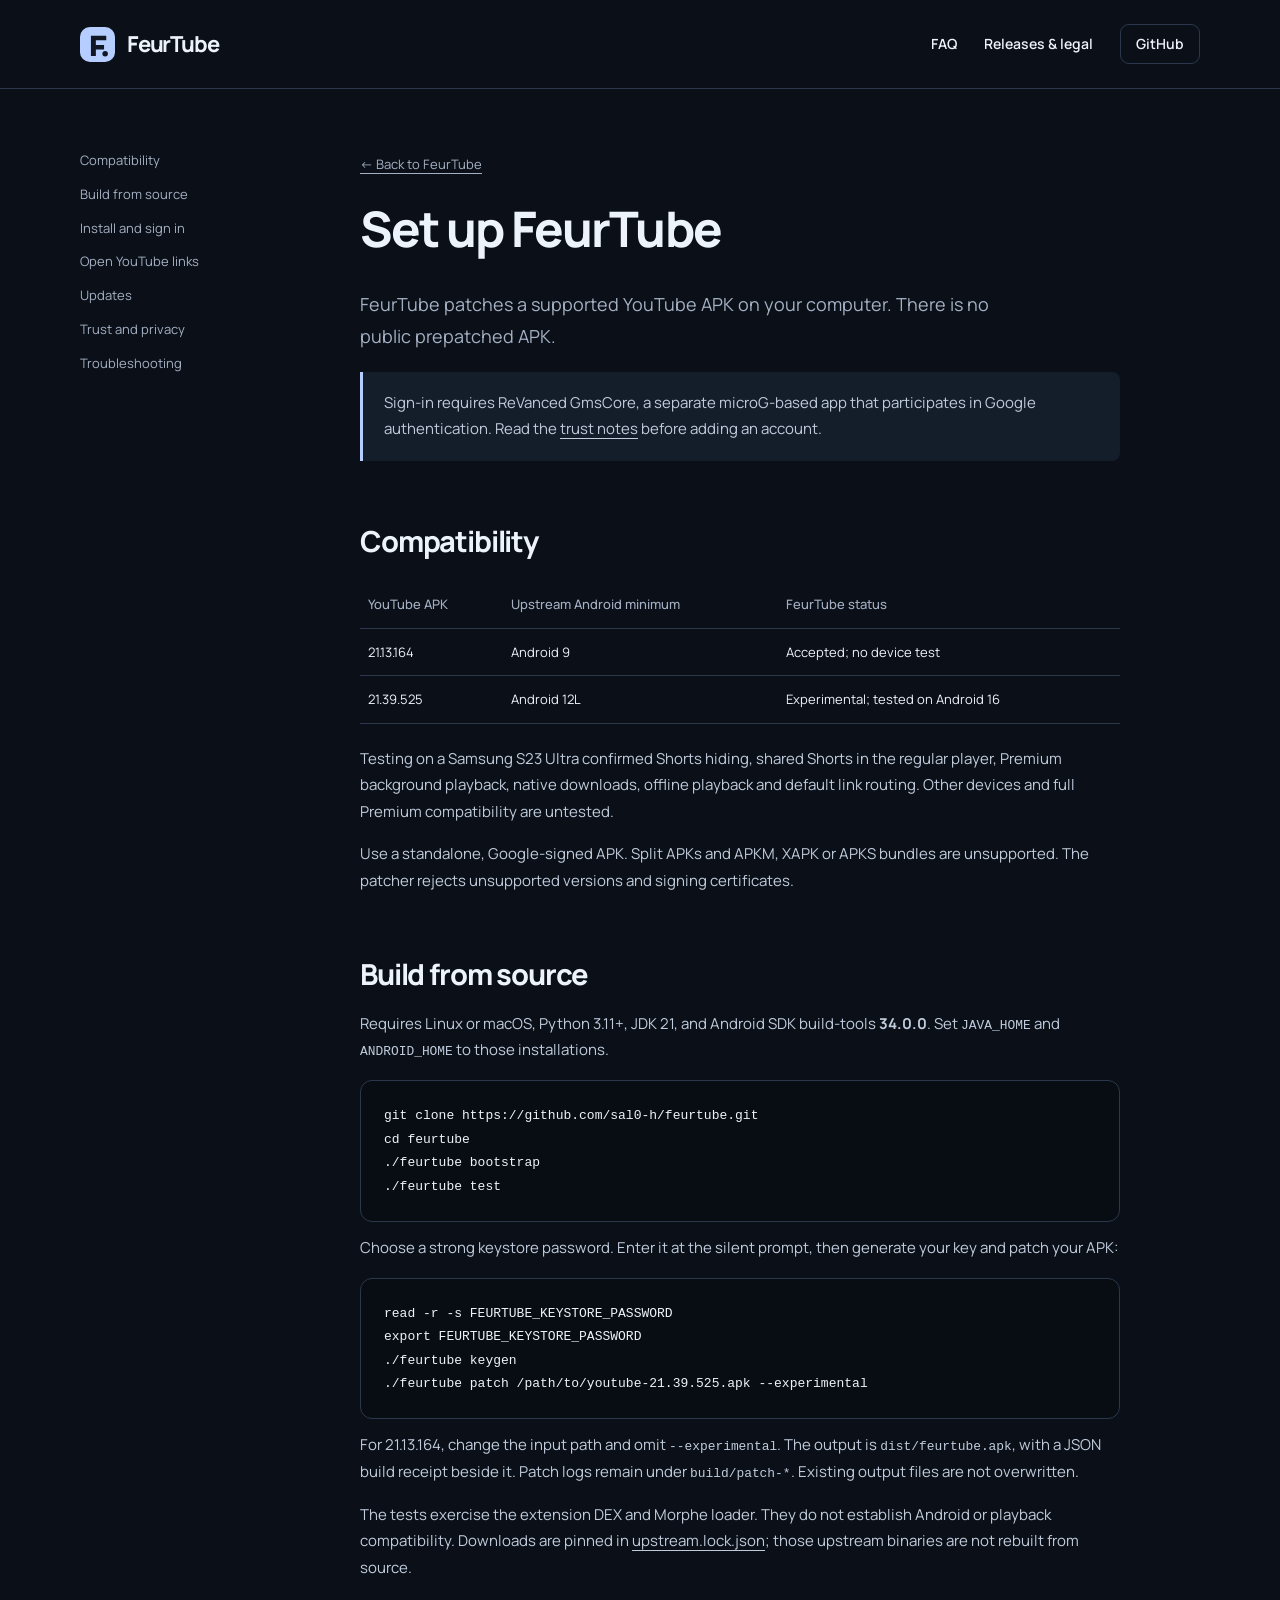
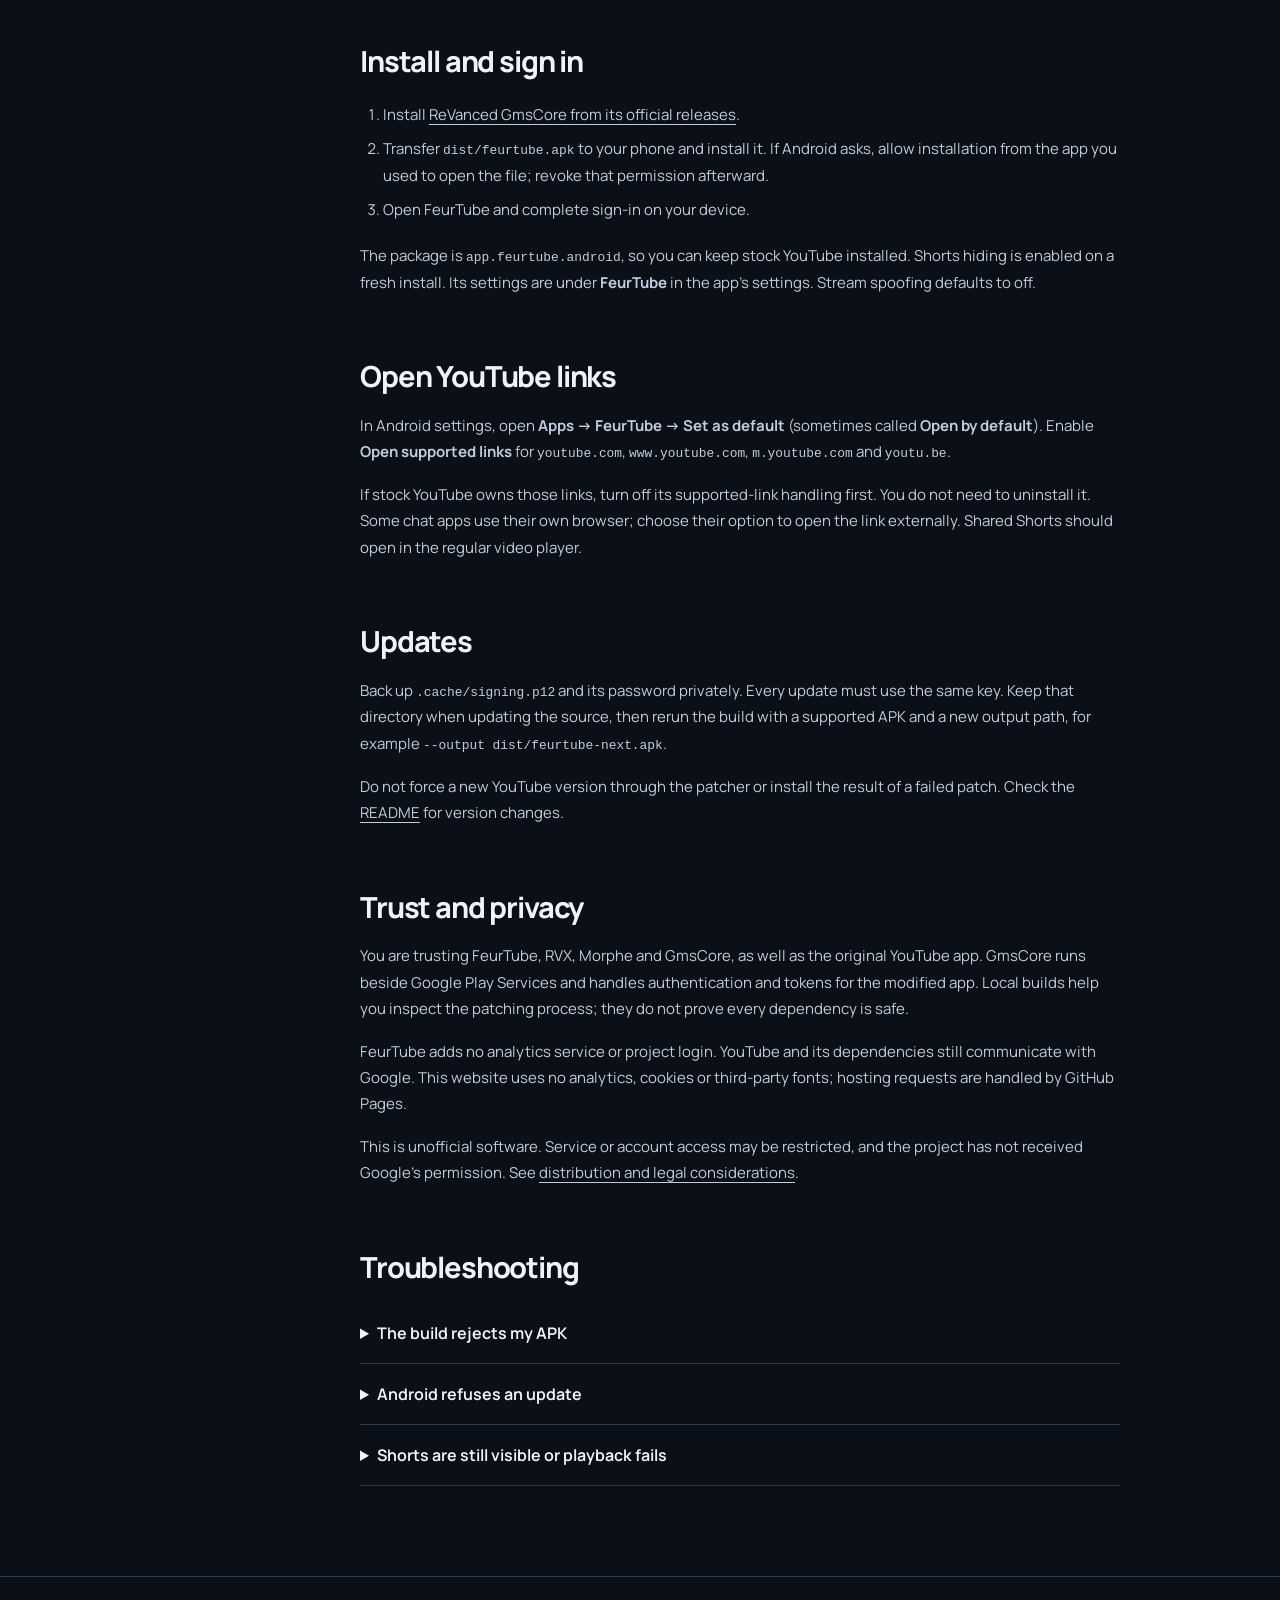
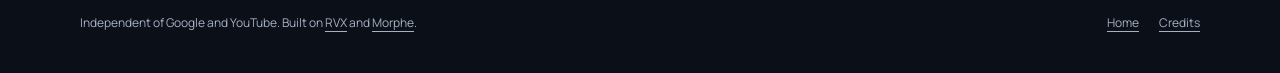
==== site/guide.html @ b66455f6 "Add FeurTube website, setup guide and distribution notes" ====
<!doctype html>
<html lang="en">
<head>
  <meta charset="utf-8">
  <meta name="viewport" content="width=device-width, initial-scale=1">
  <title>Setup guide — FeurTube</title>
  <meta name="description" content="Build FeurTube locally, install GmsCore, and set up YouTube links. Supported APK versions, tested behavior and trust considerations.">
  <link rel="canonical" href="https://sal0-h.github.io/feurtube/guide.html">
  <meta name="theme-color" content="#0b1018">
  <link rel="icon" href="assets/icon.svg" type="image/svg+xml">
  <link rel="stylesheet" href="assets/site.css">
</head>
<body>
  <a class="skip" href="#main">Skip to content</a>
  <header class="site-header"><div class="wrap header-inner">
    <a class="brand" href="./"><img src="assets/icon.svg" width="35" height="35" alt="">FeurTube</a>
    <nav class="nav" aria-label="Main navigation"><a href="./#faq">FAQ</a><a href="distribution.html">Releases &amp; legal</a><a class="source-link" href="https://github.com/sal0-h/feurtube">GitHub</a></nav>
  </div></header>
  <main class="wrap guide-layout" id="main">
    <nav class="guide-nav" aria-label="On this page">
      <a href="#compatibility">Compatibility</a>
      <a href="#build">Build from source</a>
      <a href="#install">Install and sign in</a>
      <a href="#links">Open YouTube links</a>
      <a href="#updates">Updates</a>
      <a href="#trust">Trust and privacy</a>
      <a href="#help">Troubleshooting</a>
    </nav>
    <article class="guide-body">
      <a class="back-link" href="./">← Back to FeurTube</a>
      <h1>Set up FeurTube</h1>
      <p class="intro">FeurTube patches a supported YouTube APK on your computer. There is no public prepatched APK.</p>
      <p class="notice">Sign-in requires ReVanced GmsCore, a separate microG-based app that participates in Google authentication. Read the <a href="#trust">trust notes</a> before adding an account.</p>

      <section id="compatibility">
        <h2>Compatibility</h2>
        <table class="compatibility">
          <thead><tr><th scope="col">YouTube APK</th><th scope="col">Upstream Android minimum</th><th scope="col">FeurTube status</th></tr></thead>
          <tbody>
            <tr><td>21.13.164</td><td>Android 9</td><td>Accepted; no device test</td></tr>
            <tr><td>21.39.525</td><td>Android 12L</td><td>Experimental; tested on Android 16</td></tr>
          </tbody>
        </table>
        <p>Testing on a Samsung S23 Ultra confirmed Shorts hiding, shared Shorts in the regular player, Premium background playback, native downloads, offline playback and default link routing. Other devices and full Premium compatibility are untested.</p>
        <p>Use a standalone, Google-signed APK. Split APKs and APKM, XAPK or APKS bundles are unsupported. The patcher rejects unsupported versions and signing certificates.</p>
      </section>

      <section id="build">
        <h2>Build from source</h2>
        <p>Requires Linux or macOS, Python 3.11+, JDK 21, and Android SDK build-tools <strong>34.0.0</strong>. Set <code>JAVA_HOME</code> and <code>ANDROID_HOME</code> to those installations.</p>
        <pre><code>git clone https://github.com/sal0-h/feurtube.git
cd feurtube
./feurtube bootstrap
./feurtube test</code></pre>
        <p>Choose a strong keystore password. Enter it at the silent prompt, then generate your key and patch your APK:</p>
        <pre><code>read -r -s FEURTUBE_KEYSTORE_PASSWORD
export FEURTUBE_KEYSTORE_PASSWORD
./feurtube keygen
./feurtube patch /path/to/youtube-21.39.525.apk --experimental</code></pre>
        <p>For 21.13.164, change the input path and omit <code>--experimental</code>. The output is <code>dist/feurtube.apk</code>, with a JSON build receipt beside it. Patch logs remain under <code>build/patch-*</code>. Existing output files are not overwritten.</p>
        <p>The tests exercise the extension DEX and Morphe loader. They do not establish Android or playback compatibility. Downloads are pinned in <a href="https://github.com/sal0-h/feurtube/blob/main/upstream.lock.json">upstream.lock.json</a>; those upstream binaries are not rebuilt from source.</p>
      </section>

      <section id="install">
        <h2>Install and sign in</h2>
        <ol>
          <li>Install <a href="https://github.com/ReVanced/GmsCore/releases">ReVanced GmsCore from its official releases</a>.</li>
          <li>Transfer <code>dist/feurtube.apk</code> to your phone and install it. If Android asks, allow installation from the app you used to open the file; revoke that permission afterward.</li>
          <li>Open FeurTube and complete sign-in on your device.</li>
        </ol>
        <p>The package is <code>app.feurtube.android</code>, so you can keep stock YouTube installed. Shorts hiding is enabled on a fresh install. Its settings are under <strong>FeurTube</strong> in the app’s settings. Stream spoofing defaults to off.</p>
      </section>

      <section id="links">
        <h2>Open YouTube links</h2>
        <p>In Android settings, open <strong>Apps → FeurTube → Set as default</strong> (sometimes called <strong>Open by default</strong>). Enable <strong>Open supported links</strong> for <code>youtube.com</code>, <code>www.youtube.com</code>, <code>m.youtube.com</code> and <code>youtu.be</code>.</p>
        <p>If stock YouTube owns those links, turn off its supported-link handling first. You do not need to uninstall it. Some chat apps use their own browser; choose their option to open the link externally. Shared Shorts should open in the regular video player.</p>
      </section>

      <section id="updates">
        <h2>Updates</h2>
        <p>Back up <code>.cache/signing.p12</code> and its password privately. Every update must use the same key. Keep that directory when updating the source, then rerun the build with a supported APK and a new output path, for example <code>--output dist/feurtube-next.apk</code>.</p>
        <p>Do not force a new YouTube version through the patcher or install the result of a failed patch. Check the <a href="https://github.com/sal0-h/feurtube">README</a> for version changes.</p>
      </section>

      <section id="trust">
        <h2>Trust and privacy</h2>
        <p>You are trusting FeurTube, RVX, Morphe and GmsCore, as well as the original YouTube app. GmsCore runs beside Google Play Services and handles authentication and tokens for the modified app. Local builds help you inspect the patching process; they do not prove every dependency is safe.</p>
        <p>FeurTube adds no analytics service or project login. YouTube and its dependencies still communicate with Google. This website uses no analytics, cookies or third-party fonts; hosting requests are handled by GitHub Pages.</p>
        <p>This is unofficial software. Service or account access may be restricted, and the project has not received Google’s permission. See <a href="distribution.html">distribution and legal considerations</a>.</p>
      </section>

      <section id="help">
        <h2>Troubleshooting</h2>
        <details><summary>The build rejects my APK</summary><p>Check its exact version and that it is a standalone APK. Do not edit the compatibility check. A checksum error for a downloaded tool needs investigation before replacing the pinned hash.</p></details>
        <details><summary>Android refuses an update</summary><p>Check that you used the same signing key. A differently signed APK cannot update the existing installation. Do not remove an app or clear its data just to make a test pass.</p></details>
        <details><summary>Shorts are still visible or playback fails</summary><p>Check the FeurTube settings and report the exact surface, YouTube version and Android version in a <a href="https://github.com/sal0-h/feurtube/issues">GitHub issue</a>. The initial device test does not cover every playback mode or entry point. Do not include account details, tokens, raw phone logs or authentication screenshots.</p></details>
      </section>
    </article>
  </main>
  <footer class="site-footer"><div class="wrap footer-row"><p>Independent of Google and YouTube. Built on <a href="https://github.com/anddea/revanced-patches">RVX</a> and <a href="https://github.com/MorpheApp/morphe-desktop">Morphe</a>.</p><div class="footer-links"><a href="./">Home</a><a href="https://github.com/sal0-h/feurtube/blob/main/NOTICE">Credits</a></div></div></footer>
</body>
</html>
---- site/assets/site.css ----
@font-face {
  font-family:Manrope;
  src:url(manrope.ttf) format("truetype");
  font-weight:200 800;
  font-display:swap;
}

:root {
  color-scheme:dark;
  --bg:#0b1018;
  --surface:#141d2a;
  --ink:#edf3fb;
  --muted:#a4b1c4;
  --accent:#b5cdff;
  --line:#2b384b;
  --content:1120px;
}

* {
  box-sizing:border-box;
}

html {
  scroll-behavior:smooth;
  scroll-padding-top:100px;
}

body {
  margin:0;
  background:var(--bg);
  color:var(--ink);
  font:16px/1.75 Manrope,Arial,sans-serif;
}

a {
  color:inherit;
  text-underline-offset:4px;
}

a:hover {
  color:var(--accent);
}

button,input {
  font:inherit;
}

img,svg {
  display:block;
  max-width:100%;
}

p {
  margin:0 0 1.1em;
}

h1,h2,h3 {
  line-height:1.16;
  font-weight:750;
  margin:0 0 .65em;
  letter-spacing:-.04em;
}

h1 {
  font-size:clamp(42px,5.3vw,68px);
}

h2 {
  font-size:clamp(30px,3.6vw,43px);
}

h3 {
  font-size:21px;
  letter-spacing:-.025em;
}

code,pre {
  font-family:ui-monospace,SFMono-Regular,Consolas,monospace;
}

code {
  font-size:.86em;
  overflow-wrap:anywhere;
}

pre {
  padding:23px;
  border:1px solid var(--line);
  border-radius:12px;
  background:#080d14;
  overflow:auto;
  line-height:1.8;
  font-size:13px;
}

pre code {
  font-size:inherit;
  overflow-wrap:normal;
}

.wrap {
  width:min(var(--content),calc(100% - 56px));
  margin-inline:auto;
}

.skip {
  position:fixed;
  left:20px;
  top:-100px;
  z-index:10;
  padding:8px 16px;
  background:var(--accent);
  color:var(--bg);
}

.skip:focus {
  top:12px;
}

:focus-visible {
  outline:3px solid var(--accent);
  outline-offset:5px;
}

.site-header {
  border-bottom:1px solid var(--line);
}

.header-inner {
  min-height:88px;
  display:flex;
  align-items:center;
  justify-content:space-between;
  gap:28px;
}

.brand {
  display:inline-flex;
  align-items:center;
  gap:12px;
  font-size:22px;
  font-weight:750;
  letter-spacing:-.055em;
  text-decoration:none;
  white-space:nowrap;
}

.brand img {
  width:35px;
  height:35px;
}

.nav {
  display:flex;
  gap:27px;
  align-items:center;
  font-size:14px;
  font-weight:600;
}

.nav a {
  text-decoration:none;
}

.nav .source-link {
  border:1px solid var(--line);
  border-radius:9px;
  padding:7px 15px;
}

.hero {
  display:grid;
  grid-template-columns:1.05fr 1fr;
  gap:70px;
  align-items:center;
  padding-block:78px 85px;
}

.hero-copy {
  max-width:565px;
}

.hero-copy p {
  font-size:18px;
  color:var(--muted);
  max-width:440px;
}

.hero h1 {
  max-width:600px;
}

.tag {
  display:inline-block;
  margin-bottom:23px;
  padding:4px 12px;
  border:1px solid #4a6081;
  border-radius:20px;
  font-size:12px;
  color:#c4d6f6;
  font-weight:650;
}

.actions {
  display:flex;
  flex-wrap:wrap;
  gap:12px;
  margin-top:29px;
}

.button {
  display:inline-flex;
  justify-content:center;
  align-items:center;
  min-height:49px;
  padding:11px 21px;
  border-radius:10px;
  border:1px solid var(--line);
  font-size:14px;
  font-weight:750;
  text-decoration:none;
  line-height:1.4;
}

.button.primary {
  background:var(--accent);
  border-color:var(--accent);
  color:#101723;
}

.button.primary:hover {
  background:#d0deff;
}

.hero-copy .small {
  font-size:12px;
  margin-top:18px;
  color:var(--muted);
}

.small {
  font-size:13px;
  color:var(--muted);
}

.comparison {
  position:relative;
  max-width:390px;
  width:100%;
  justify-self:end;
}

.compare-radio {
  position:absolute;
  opacity:0;
  width:1px;
  height:1px;
}

.compare-switch {
  display:flex;
  justify-content:center;
  gap:4px;
  background:#111a27;
  border:1px solid var(--line);
  padding:5px;
  border-radius:12px;
  max-width:250px;
  margin:0 auto 20px;
}

.compare-switch label {
  flex:1;
  text-align:center;
  font-size:12px;
  padding:5px 15px;
  border-radius:7px;
  cursor:pointer;
  font-weight:650;
}

#preview-original:checked~.compare-switch label[for=preview-original],#preview-feur:checked~.compare-switch label[for=preview-feur] {
  background:var(--accent);
  color:#101723;
}

#preview-original:focus-visible~.compare-switch label[for=preview-original],#preview-feur:focus-visible~.compare-switch label[for=preview-feur] {
  outline:3px solid var(--accent);
  outline-offset:3px;
}

.phone {
  border:1px solid #56647a;
  border-radius:31px;
  padding:9px;
  background:#080d14;
  box-shadow:0 25px 70px #0005;
  transform:rotate(2deg);
}

.phone-screen {
  border:1px solid #293549;
  border-radius:23px;
  overflow:hidden;
  background:#101722;
}

.phone-status {
  display:flex;
  justify-content:space-between;
  padding:12px 18px 0;
  font:10px/1.5 Manrope,Arial,sans-serif;
  color:#c2cddd;
}

.phone-top {
  display:flex;
  align-items:center;
  justify-content:space-between;
  padding:14px 17px 12px;
  font-size:17px;
  font-weight:750;
}

.phone-top>span {
  display:flex;
  align-items:center;
  gap:7px;
}

.phone-top img {
  width:22px;
  height:22px;
}

.search-icon {
  width:15px;
  height:15px;
  border:1.7px solid #c2cddd;
  border-radius:50%;
  position:relative;
}

.search-icon:after {
  content:"";
  position:absolute;
  width:6px;
  height:2px;
  background:#c2cddd;
  right:-4px;
  bottom:-2px;
  transform:rotate(45deg);
}

.mock-chips {
  display:flex;
  gap:7px;
  padding:0 14px 14px;
  overflow:hidden;
  white-space:nowrap;
}

.mock-chips span {
  font-size:9px;
  border-radius:6px;
  background:#233044;
  padding:3px 9px;
}

.mock-chips span:first-child {
  background:#dbe5f5;
  color:#101723;
}

.mock-thumb {
  position:relative;
}

.mock-thumb>img {
  width:100%;
  height:155px;
  object-fit:cover;
}

.duration {
  position:absolute;
  right:9px;
  bottom:8px;
  background:#070c14de;
  border-radius:3px;
  padding:0 4px;
  font-size:9px;
}

.mock-title {
  padding:12px 15px 14px;
  display:flex;
  gap:10px;
}

.mock-avatar {
  flex:none;
  width:24px;
  height:24px;
  border-radius:50%;
  background:#87a3cc;
}

.mock-title strong {
  display:block;
  font-size:11px;
  font-weight:650;
  line-height:1.5;
}

.mock-title small {
  display:block;
  font-size:9px;
  color:var(--muted);
  margin-top:3px;
}

.shorts-shelf {
  display:none;
  border-top:1px solid #293549;
  border-bottom:1px solid #293549;
  padding:10px 13px 14px;
}

.shorts-shelf>strong {
  font-size:12px;
}

.short-tiles {
  display:flex;
  gap:7px;
  margin-top:8px;
}

.short-tiles span {
  height:96px;
  flex:1;
  border-radius:8px;
  background:#674d66;
}

.short-tiles span:nth-child(2) {
  background:#536c5f;
}

.short-tiles span:nth-child(3) {
  background:#6b604c;
}

.extra-video {
  border-top:1px solid #293549;
  display:flex;
  padding:12px;
  gap:10px;
  align-items:center;
  min-height:139px;
}

.extra-video img {
  width:48%;
  height:90px;
  object-fit:cover;
  border-radius:7px;
}

.extra-video strong {
  font-size:11px;
  line-height:1.5;
  display:block;
}

.extra-video small {
  font-size:9px;
  color:var(--muted);
}

.mock-nav {
  display:flex;
  justify-content:space-around;
  border-top:1px solid #293549;
  padding:13px 8px;
  font-size:8px;
}

.mock-nav>span {
  display:flex;
  flex-direction:column;
  align-items:center;
  gap:5px;
}

.nav-symbol {
  display:block;
  width:15px;
  height:13px;
  border:1.5px solid #b5c3d8;
  border-radius:3px;
}

.nav-symbol.circle {
  border-radius:50%;
  width:14px;
  height:14px;
}

.mock-nav>.shorts-nav {
  display:none;
}

#preview-original:checked~.phone .shorts-shelf {
  display:block;
}

#preview-original:checked~.phone .extra-video {
  display:none;
}

#preview-original:checked~.phone .shorts-nav {
  display:flex;
}

.comparison>p {
  margin:19px 0 0;
  text-align:center;
  font-size:11px;
  color:var(--muted);
}

.section {
  padding-block:78px;
  border-top:1px solid var(--line);
}

.section-head {
  max-width:690px;
  margin-bottom:35px;
}

.section-head p {
  color:var(--muted);
  max-width:65ch;
}

.feature-ledger {
  display:grid;
  grid-template-columns:1fr 1fr;
  gap:70px;
}

.feature-ledger h3 {
  font-size:18px;
  letter-spacing:-.02em;
  margin-bottom:20px;
}

.feature-list {
  padding:0;
  margin:0;
  list-style:none;
}

.feature-list li {
  padding:13px 0;
  border-bottom:1px solid var(--line);
  display:flex;
  gap:13px;
  align-items:baseline;
}

.feature-list li:before {
  content:"✓";
  font-weight:750;
  color:var(--accent);
}

.feature-list.hidden-list li:before {
  content:"−";
  color:var(--muted);
}

.feature-list small {
  display:block;
  color:var(--muted);
  font-size:12px;
}

.comparison-note {
  font-size:12px;
  color:var(--muted);
  margin-top:22px;
  max-width:80ch;
}

.shared-link {
  display:flex;
  align-items:center;
  justify-content:space-between;
  gap:50px;
}

.shared-link>div {
  max-width:530px;
}

.shared-link p {
  color:var(--muted);
}

.link-route {
  border:1px solid var(--line);
  border-radius:14px;
  padding:24px;
  min-width:300px;
  background:var(--surface);
}

.link-route code {
  display:block;
  font-size:13px;
  color:var(--accent);
}

.link-route hr {
  border:0;
  border-left:1px solid #607597;
  height:29px;
  margin:10px 0 10px 10px;
}

.link-route strong {
  font-size:17px;
  display:block;
}

.link-route small {
  color:var(--muted);
  font-size:12px;
}

.release-panel {
  display:grid;
  grid-template-columns:1.3fr 1fr;
  gap:50px;
  padding:32px;
  border:1px solid #4c6183;
  border-radius:18px;
  background:var(--surface);
}

.release-panel h3 {
  font-size:25px;
}

.release-panel p {
  font-size:14px;
  color:var(--muted);
}

.release-panel .actions {
  margin-top:20px;
}

.release-meta {
  margin:0;
  align-self:center;
}

.release-meta div {
  display:flex;
  justify-content:space-between;
  gap:20px;
  padding:10px 0;
  border-bottom:1px solid var(--line);
  font-size:13px;
}

.release-meta dt {
  color:var(--muted);
}

.release-meta dd {
  margin:0;
  text-align:right;
}

.guide-links {
  display:grid;
  grid-template-columns:repeat(3,1fr);
  gap:32px;
  margin-top:35px;
}

.guide-link {
  display:block;
  text-decoration:none;
  padding-block:17px;
  border-bottom:1px solid var(--line);
}

.guide-link strong {
  display:block;
  font-size:16px;
  margin-bottom:7px;
}

.guide-link span {
  font-size:13px;
  color:var(--muted);
}

.faq {
  max-width:820px;
}

.faq details {
  border-bottom:1px solid var(--line);
  padding:20px 0;
}

.faq summary {
  font-size:17px;
  font-weight:650;
  cursor:pointer;
  padding-right:25px;
}

.faq details p {
  color:var(--muted);
  font-size:14px;
  max-width:72ch;
  margin:16px 0 0;
}

.site-footer {
  padding:35px 0;
  border-top:1px solid var(--line);
  font-size:12px;
  color:var(--muted);
}

.footer-row {
  display:flex;
  justify-content:space-between;
  gap:35px;
  align-items:start;
}

.footer-row p {
  max-width:570px;
  margin-bottom:8px;
}

.footer-links {
  display:flex;
  gap:20px;
  flex-wrap:wrap;
}

.footer-links a {
  white-space:nowrap;
}

.guide-layout {
  display:grid;
  grid-template-columns:210px minmax(0,1fr);
  gap:70px;
  padding-block:60px 90px;
}

.guide-nav {
  position:sticky;
  top:25px;
  align-self:start;
  display:flex;
  flex-direction:column;
  gap:11px;
  font-size:13px;
}

.guide-nav a {
  text-decoration:none;
  color:var(--muted);
}

.guide-nav a:hover {
  color:var(--accent);
}

.guide-body {
  min-width:0;
  width:100%;
  max-width:760px;
}

.guide-body>h1 {
  font-size:clamp(35px,5vw,49px);
}

.guide-body .intro {
  font-size:18px;
  color:var(--muted);
  max-width:62ch;
}

.guide-body section {
  padding-top:48px;
  scroll-margin-top:15px;
}

.guide-body section>h2 {
  font-size:29px;
}

.guide-body p,.guide-body li {
  font-size:15px;
  color:#c0ccdc;
}

.guide-body li {
  padding:4px 0;
}

.guide-body ol,.guide-body ul {
  padding-left:23px;
}

.notice {
  padding:18px 21px;
  border-left:3px solid var(--accent);
  background:var(--surface);
  border-radius:0 8px 8px 0;
  font-size:14px;
  color:#c3d0e3;
}

.compatibility {
  width:100%;
  border-collapse:collapse;
  margin:22px 0;
  font-size:13px;
}

.compatibility th,.compatibility td {
  padding:12px 8px;
  border-bottom:1px solid var(--line);
  text-align:left;
}

.compatibility th {
  color:var(--muted);
  font-weight:500;
}

.guide-body details {
  border-bottom:1px solid var(--line);
  padding:16px 0;
}

.guide-body summary {
  font-weight:650;
  cursor:pointer;
}

.guide-body details p {
  margin-top:10px;
}

.back-link {
  display:inline-block;
  margin-bottom:25px;
  font-size:13px;
  color:var(--muted);
}

@media(max-width:900px) {
  .hero {
    gap:32px;
  }
  .hero h1 {
    font-size:49px;
  }
  .feature-ledger {
    gap:35px;
  }
  .guide-layout {
    gap:35px;
    grid-template-columns:170px minmax(0,1fr);
  }
}

@media(max-width:700px) {
  .wrap {
    width:calc(100% - 36px);
  }
  .header-inner {
    min-height:72px;
    gap:15px;
    flex-wrap:wrap;
    padding-block:17px;
  }
  .brand {
    font-size:20px;
  }
  .brand img {
    width:30px;
    height:30px;
  }
  .nav {
    gap:17px;
    font-size:12px;
  }
  .nav .source-link {
    padding:5px 10px;
  }
  .nav .wide-only {
    display:none;
  }
  .hero {
    grid-template-columns:1fr;
    padding-block:48px 55px;
    gap:42px;
  }
  .hero h1 {
    font-size:43px;
    max-width:520px;
  }
  .hero-copy p {
    font-size:16px;
  }
  .hero-copy .small {
    font-size:11px;
  }
  .comparison {
    justify-self:center;
    max-width:330px;
  }
  .phone {
    transform:none;
  }
  .phone-top {
    font-size:15px;
  }
  .mock-thumb>img {
    height:140px;
  }
  .extra-video {
    min-height:126px;
  }
  .section {
    padding-block:48px;
  }
  .feature-ledger {
    grid-template-columns:1fr;
    gap:34px;
  }
  .feature-list li {
    font-size:14px;
  }
  .shared-link {
    display:block;
  }
  .link-route {
    margin-top:28px;
    min-width:0;
  }
  .release-panel {
    grid-template-columns:1fr;
    gap:15px;
    padding:23px;
  }
  .guide-links {
    grid-template-columns:1fr;
    gap:0;
    margin-top:20px;
  }
  .faq summary {
    font-size:15px;
  }
  .footer-row {
    display:block;
  }
  .footer-links {
    margin-top:20px;
  }
  .guide-layout {
    grid-template-columns:minmax(0,1fr);
    gap:30px;
    padding-top:28px;
  }
  .guide-nav {
    position:static;
    flex-direction:row;
    flex-wrap:wrap;
    gap:8px 19px;
    padding-bottom:22px;
    border-bottom:1px solid var(--line);
  }
  .guide-body>h1 {
    font-size:38px;
  }
  .guide-body section {
    padding-top:35px;
  }
  .compatibility {
    font-size:11px;
  }
  pre {
    font-size:11px;
    padding:16px;
  }
  .actions .button {
    min-height:47px;
  }
  .tag {
    margin-bottom:20px;
  }
}

@media(prefers-reduced-motion:reduce) {
  html {
    scroll-behavior:auto;
  }
  * {
    animation:none!important;
    transition:none!important;
  }
}
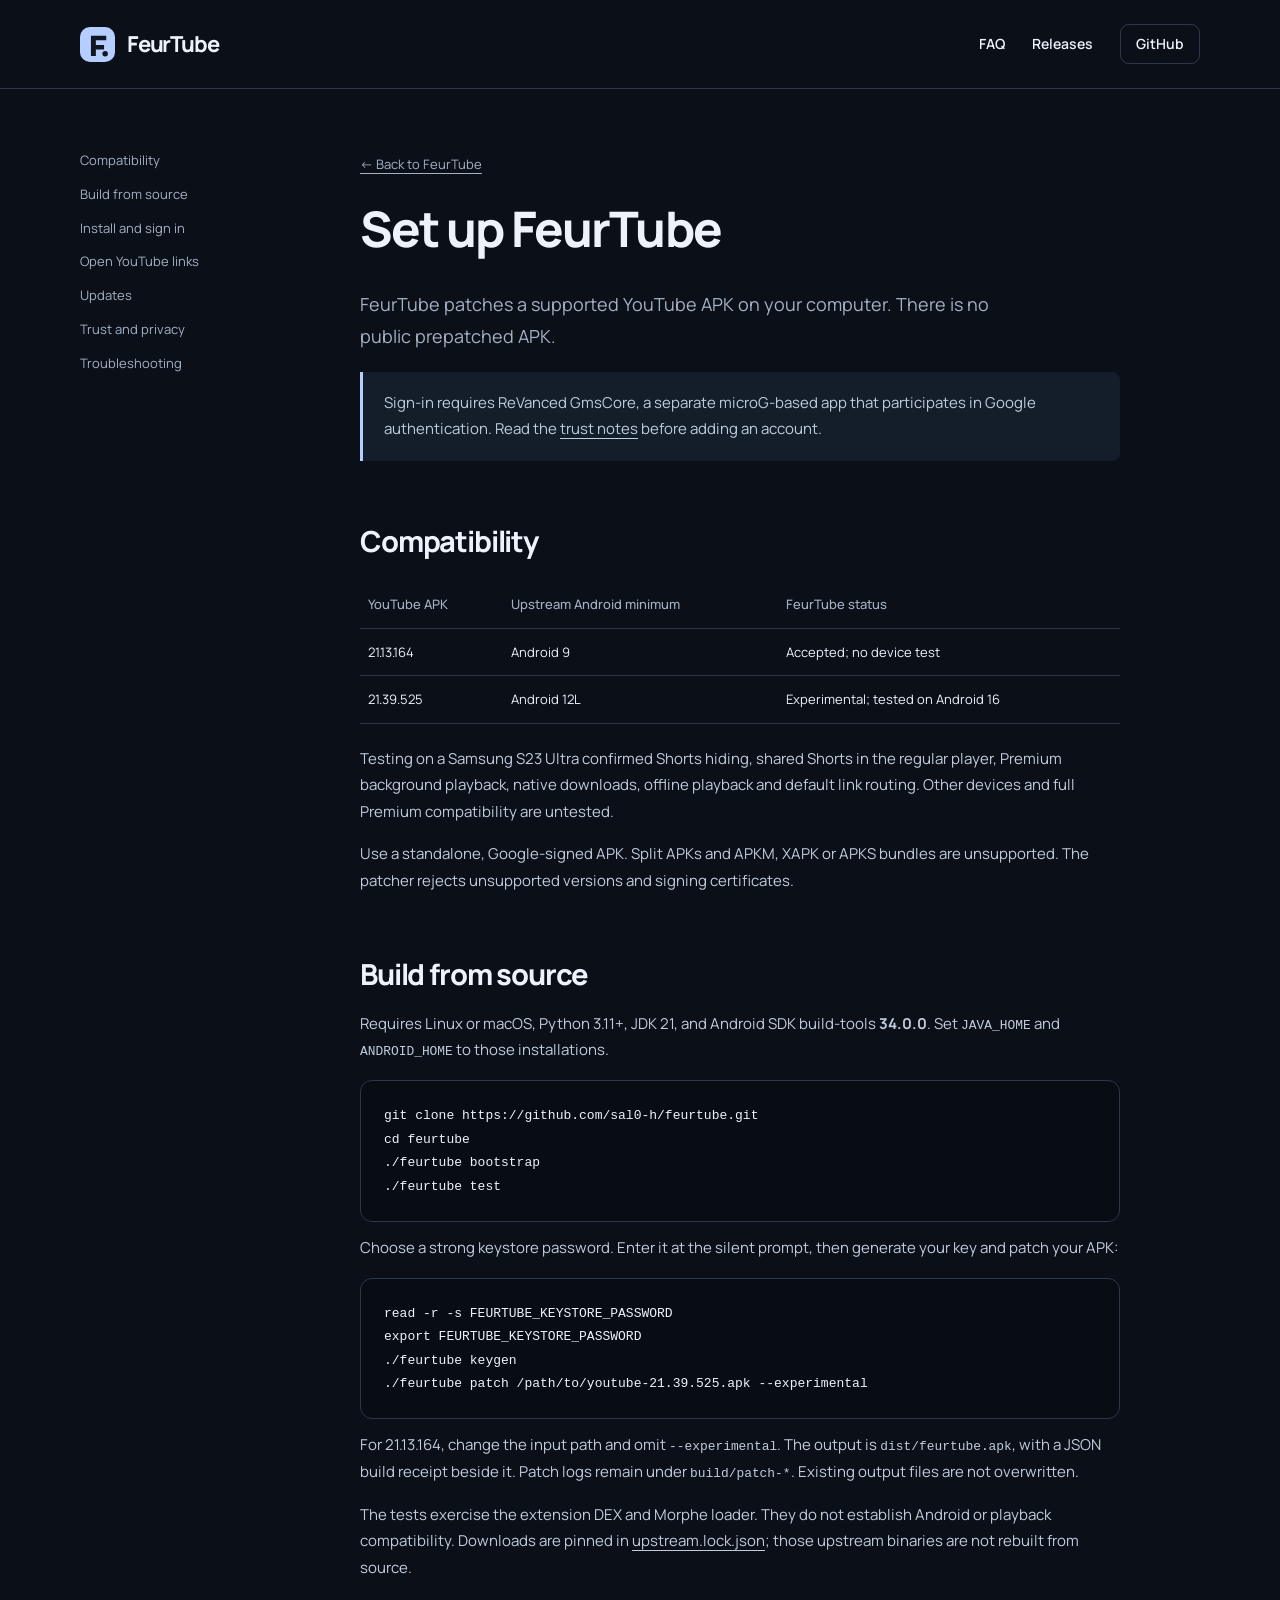
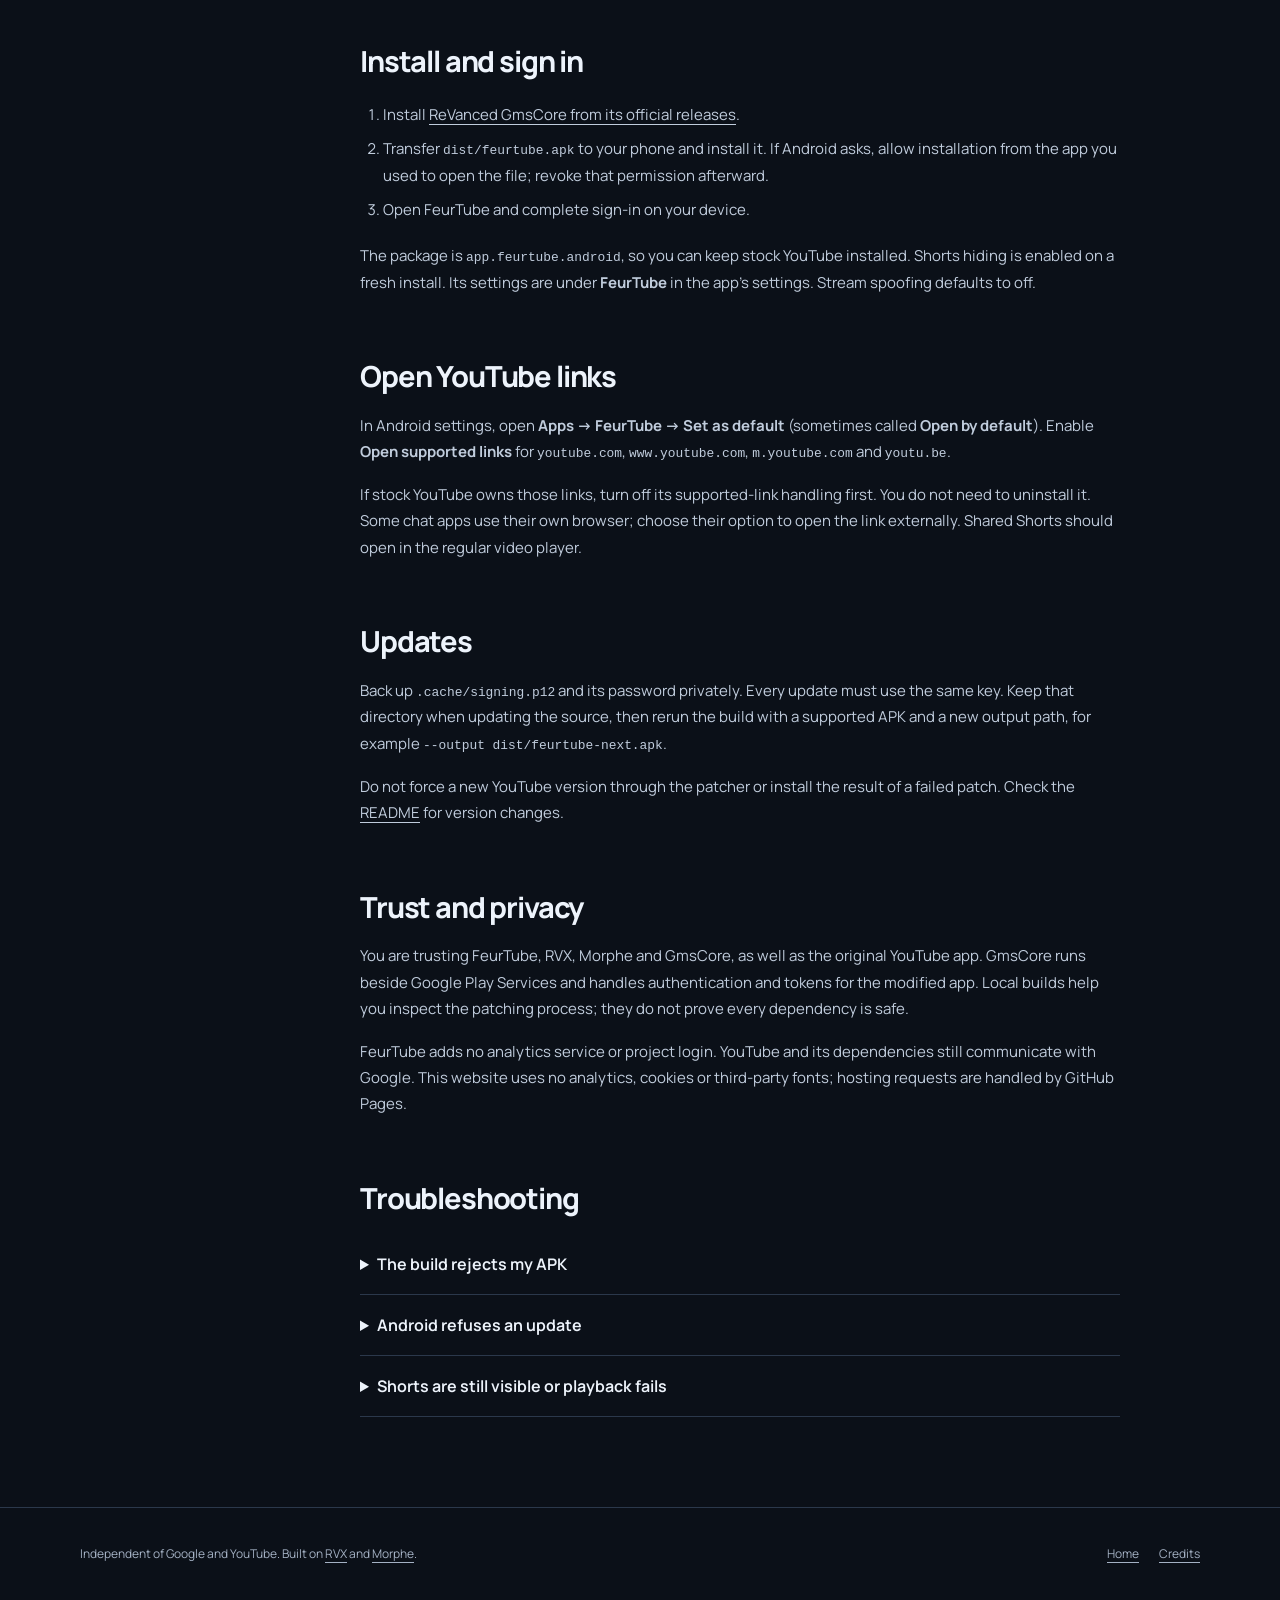
==== commit 1533afad: "Remove legal research and invented interface preview" ====
--- a/site/guide.html
+++ b/site/guide.html
@@ -14,7 +14,7 @@
   <a class="skip" href="#main">Skip to content</a>
   <header class="site-header"><div class="wrap header-inner">
     <a class="brand" href="./"><img src="assets/icon.svg" width="35" height="35" alt="">FeurTube</a>
-    <nav class="nav" aria-label="Main navigation"><a href="./#faq">FAQ</a><a href="distribution.html">Releases &amp; legal</a><a class="source-link" href="https://github.com/sal0-h/feurtube">GitHub</a></nav>
+    <nav class="nav" aria-label="Main navigation"><a href="./#faq">FAQ</a><a href="https://github.com/sal0-h/feurtube/releases">Releases</a><a class="source-link" href="https://github.com/sal0-h/feurtube">GitHub</a></nav>
   </div></header>
   <main class="wrap guide-layout" id="main">
     <nav class="guide-nav" aria-label="On this page">
@@ -87,7 +87,6 @@
         <h2>Trust and privacy</h2>
         <p>You are trusting FeurTube, RVX, Morphe and GmsCore, as well as the original YouTube app. GmsCore runs beside Google Play Services and handles authentication and tokens for the modified app. Local builds help you inspect the patching process; they do not prove every dependency is safe.</p>
         <p>FeurTube adds no analytics service or project login. YouTube and its dependencies still communicate with Google. This website uses no analytics, cookies or third-party fonts; hosting requests are handled by GitHub Pages.</p>
-        <p>This is unofficial software. Service or account access may be restricted, and the project has not received Google’s permission. See <a href="distribution.html">distribution and legal considerations</a>.</p>
       </section>
 
       <section id="help">
--- a/site/assets/site.css
+++ b/site/assets/site.css
@@ -169,25 +169,22 @@
 }
 
 .hero {
-  display:grid;
-  grid-template-columns:1.05fr 1fr;
-  gap:70px;
-  align-items:center;
+  display:block;
   padding-block:78px 85px;
 }
 
 .hero-copy {
-  max-width:565px;
+  max-width:760px;
 }
 
 .hero-copy p {
   font-size:18px;
   color:var(--muted);
-  max-width:440px;
+  max-width:580px;
 }
 
 .hero h1 {
-  max-width:600px;
+  max-width:760px;
 }
 
 .tag {
@@ -243,294 +240,6 @@
   color:var(--muted);
 }
 
-.comparison {
-  position:relative;
-  max-width:390px;
-  width:100%;
-  justify-self:end;
-}
-
-.compare-radio {
-  position:absolute;
-  opacity:0;
-  width:1px;
-  height:1px;
-}
-
-.compare-switch {
-  display:flex;
-  justify-content:center;
-  gap:4px;
-  background:#111a27;
-  border:1px solid var(--line);
-  padding:5px;
-  border-radius:12px;
-  max-width:250px;
-  margin:0 auto 20px;
-}
-
-.compare-switch label {
-  flex:1;
-  text-align:center;
-  font-size:12px;
-  padding:5px 15px;
-  border-radius:7px;
-  cursor:pointer;
-  font-weight:650;
-}
-
-#preview-original:checked~.compare-switch label[for=preview-original],#preview-feur:checked~.compare-switch label[for=preview-feur] {
-  background:var(--accent);
-  color:#101723;
-}
-
-#preview-original:focus-visible~.compare-switch label[for=preview-original],#preview-feur:focus-visible~.compare-switch label[for=preview-feur] {
-  outline:3px solid var(--accent);
-  outline-offset:3px;
-}
-
-.phone {
-  border:1px solid #56647a;
-  border-radius:31px;
-  padding:9px;
-  background:#080d14;
-  box-shadow:0 25px 70px #0005;
-  transform:rotate(2deg);
-}
-
-.phone-screen {
-  border:1px solid #293549;
-  border-radius:23px;
-  overflow:hidden;
-  background:#101722;
-}
-
-.phone-status {
-  display:flex;
-  justify-content:space-between;
-  padding:12px 18px 0;
-  font:10px/1.5 Manrope,Arial,sans-serif;
-  color:#c2cddd;
-}
-
-.phone-top {
-  display:flex;
-  align-items:center;
-  justify-content:space-between;
-  padding:14px 17px 12px;
-  font-size:17px;
-  font-weight:750;
-}
-
-.phone-top>span {
-  display:flex;
-  align-items:center;
-  gap:7px;
-}
-
-.phone-top img {
-  width:22px;
-  height:22px;
-}
-
-.search-icon {
-  width:15px;
-  height:15px;
-  border:1.7px solid #c2cddd;
-  border-radius:50%;
-  position:relative;
-}
-
-.search-icon:after {
-  content:"";
-  position:absolute;
-  width:6px;
-  height:2px;
-  background:#c2cddd;
-  right:-4px;
-  bottom:-2px;
-  transform:rotate(45deg);
-}
-
-.mock-chips {
-  display:flex;
-  gap:7px;
-  padding:0 14px 14px;
-  overflow:hidden;
-  white-space:nowrap;
-}
-
-.mock-chips span {
-  font-size:9px;
-  border-radius:6px;
-  background:#233044;
-  padding:3px 9px;
-}
-
-.mock-chips span:first-child {
-  background:#dbe5f5;
-  color:#101723;
-}
-
-.mock-thumb {
-  position:relative;
-}
-
-.mock-thumb>img {
-  width:100%;
-  height:155px;
-  object-fit:cover;
-}
-
-.duration {
-  position:absolute;
-  right:9px;
-  bottom:8px;
-  background:#070c14de;
-  border-radius:3px;
-  padding:0 4px;
-  font-size:9px;
-}
-
-.mock-title {
-  padding:12px 15px 14px;
-  display:flex;
-  gap:10px;
-}
-
-.mock-avatar {
-  flex:none;
-  width:24px;
-  height:24px;
-  border-radius:50%;
-  background:#87a3cc;
-}
-
-.mock-title strong {
-  display:block;
-  font-size:11px;
-  font-weight:650;
-  line-height:1.5;
-}
-
-.mock-title small {
-  display:block;
-  font-size:9px;
-  color:var(--muted);
-  margin-top:3px;
-}
-
-.shorts-shelf {
-  display:none;
-  border-top:1px solid #293549;
-  border-bottom:1px solid #293549;
-  padding:10px 13px 14px;
-}
-
-.shorts-shelf>strong {
-  font-size:12px;
-}
-
-.short-tiles {
-  display:flex;
-  gap:7px;
-  margin-top:8px;
-}
-
-.short-tiles span {
-  height:96px;
-  flex:1;
-  border-radius:8px;
-  background:#674d66;
-}
-
-.short-tiles span:nth-child(2) {
-  background:#536c5f;
-}
-
-.short-tiles span:nth-child(3) {
-  background:#6b604c;
-}
-
-.extra-video {
-  border-top:1px solid #293549;
-  display:flex;
-  padding:12px;
-  gap:10px;
-  align-items:center;
-  min-height:139px;
-}
-
-.extra-video img {
-  width:48%;
-  height:90px;
-  object-fit:cover;
-  border-radius:7px;
-}
-
-.extra-video strong {
-  font-size:11px;
-  line-height:1.5;
-  display:block;
-}
-
-.extra-video small {
-  font-size:9px;
-  color:var(--muted);
-}
-
-.mock-nav {
-  display:flex;
-  justify-content:space-around;
-  border-top:1px solid #293549;
-  padding:13px 8px;
-  font-size:8px;
-}
-
-.mock-nav>span {
-  display:flex;
-  flex-direction:column;
-  align-items:center;
-  gap:5px;
-}
-
-.nav-symbol {
-  display:block;
-  width:15px;
-  height:13px;
-  border:1.5px solid #b5c3d8;
-  border-radius:3px;
-}
-
-.nav-symbol.circle {
-  border-radius:50%;
-  width:14px;
-  height:14px;
-}
-
-.mock-nav>.shorts-nav {
-  display:none;
-}
-
-#preview-original:checked~.phone .shorts-shelf {
-  display:block;
-}
-
-#preview-original:checked~.phone .extra-video {
-  display:none;
-}
-
-#preview-original:checked~.phone .shorts-nav {
-  display:flex;
-}
-
-.comparison>p {
-  margin:19px 0 0;
-  text-align:center;
-  font-size:11px;
-  color:var(--muted);
-}
-
 .section {
   padding-block:78px;
   border-top:1px solid var(--line);
@@ -589,7 +298,7 @@
   font-size:12px;
 }
 
-.comparison-note {
+.testing-note {
   font-size:12px;
   color:var(--muted);
   margin-top:22px;
@@ -878,9 +587,6 @@
 }
 
 @media(max-width:900px) {
-  .hero {
-    gap:32px;
-  }
   .hero h1 {
     font-size:49px;
   }
@@ -921,9 +627,7 @@
     display:none;
   }
   .hero {
-    grid-template-columns:1fr;
     padding-block:48px 55px;
-    gap:42px;
   }
   .hero h1 {
     font-size:43px;
@@ -934,22 +638,6 @@
   }
   .hero-copy .small {
     font-size:11px;
-  }
-  .comparison {
-    justify-self:center;
-    max-width:330px;
-  }
-  .phone {
-    transform:none;
-  }
-  .phone-top {
-    font-size:15px;
-  }
-  .mock-thumb>img {
-    height:140px;
-  }
-  .extra-video {
-    min-height:126px;
   }
   .section {
     padding-block:48px;
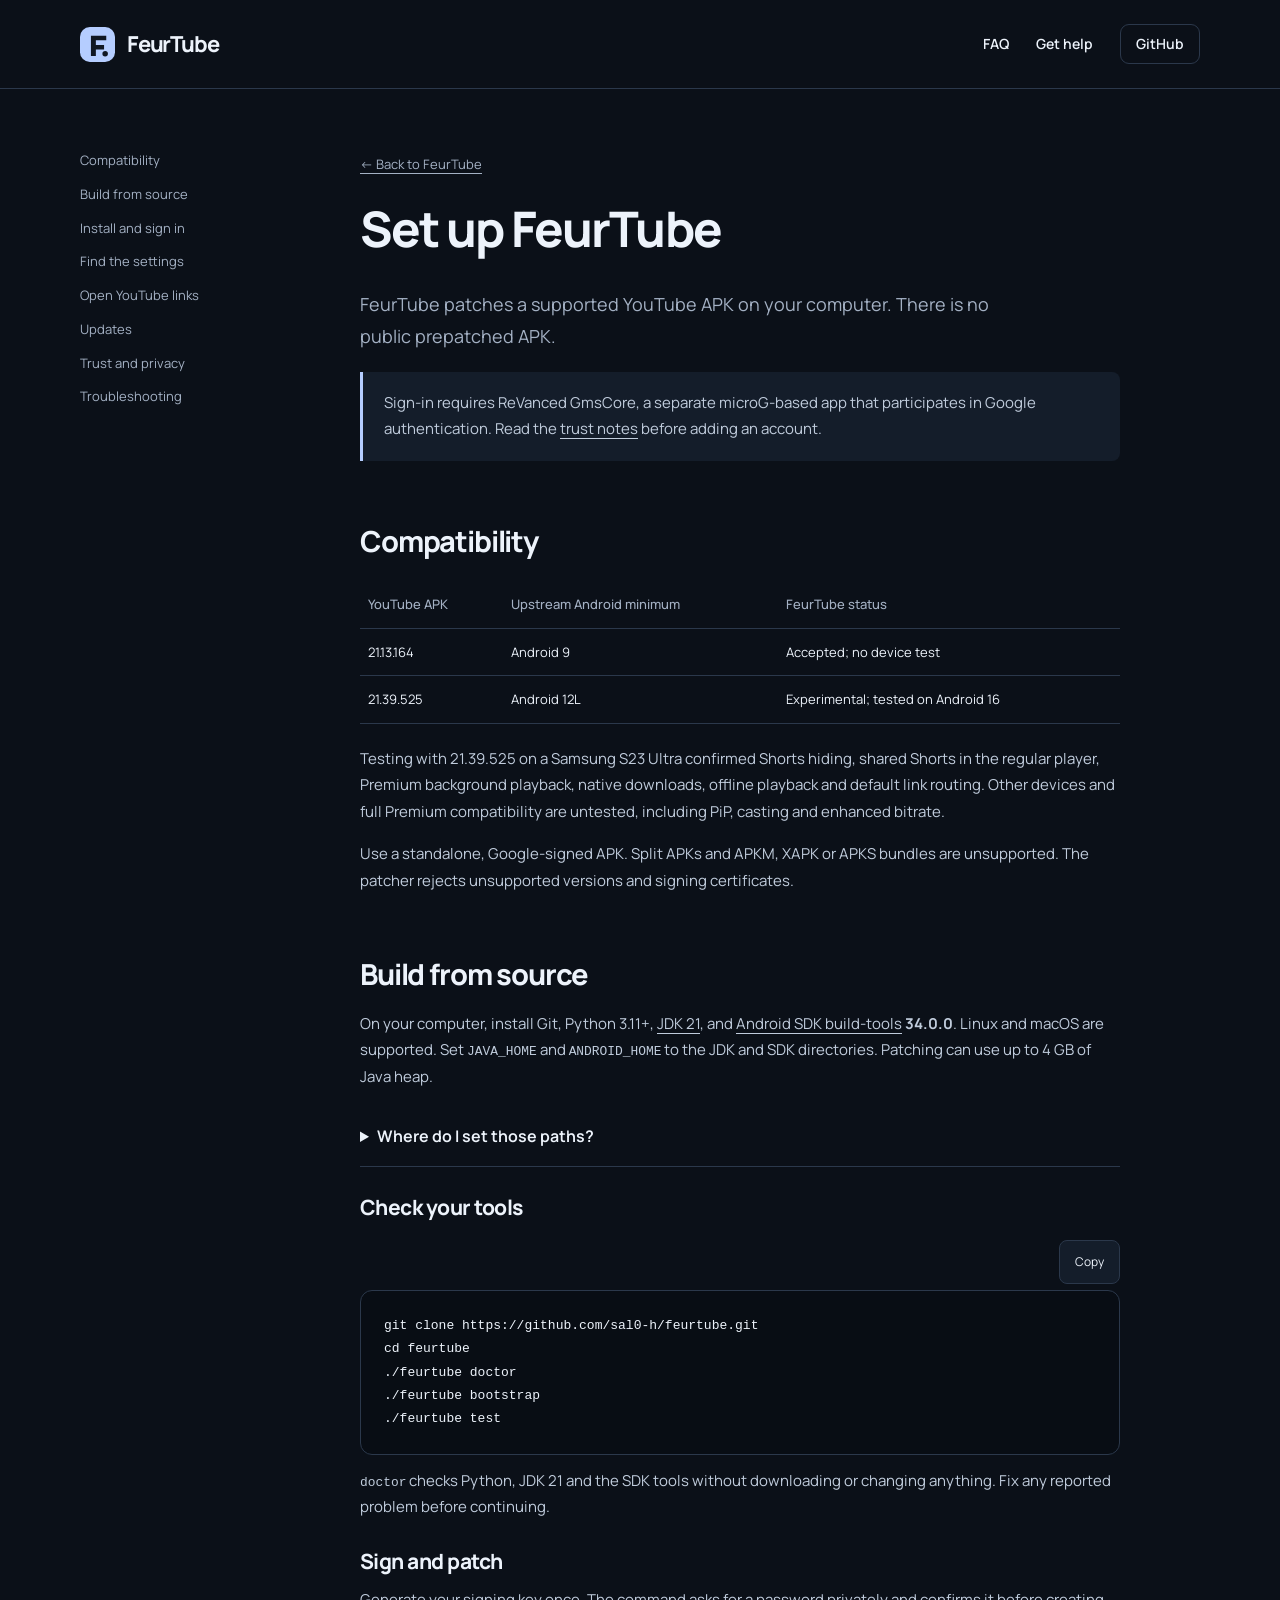
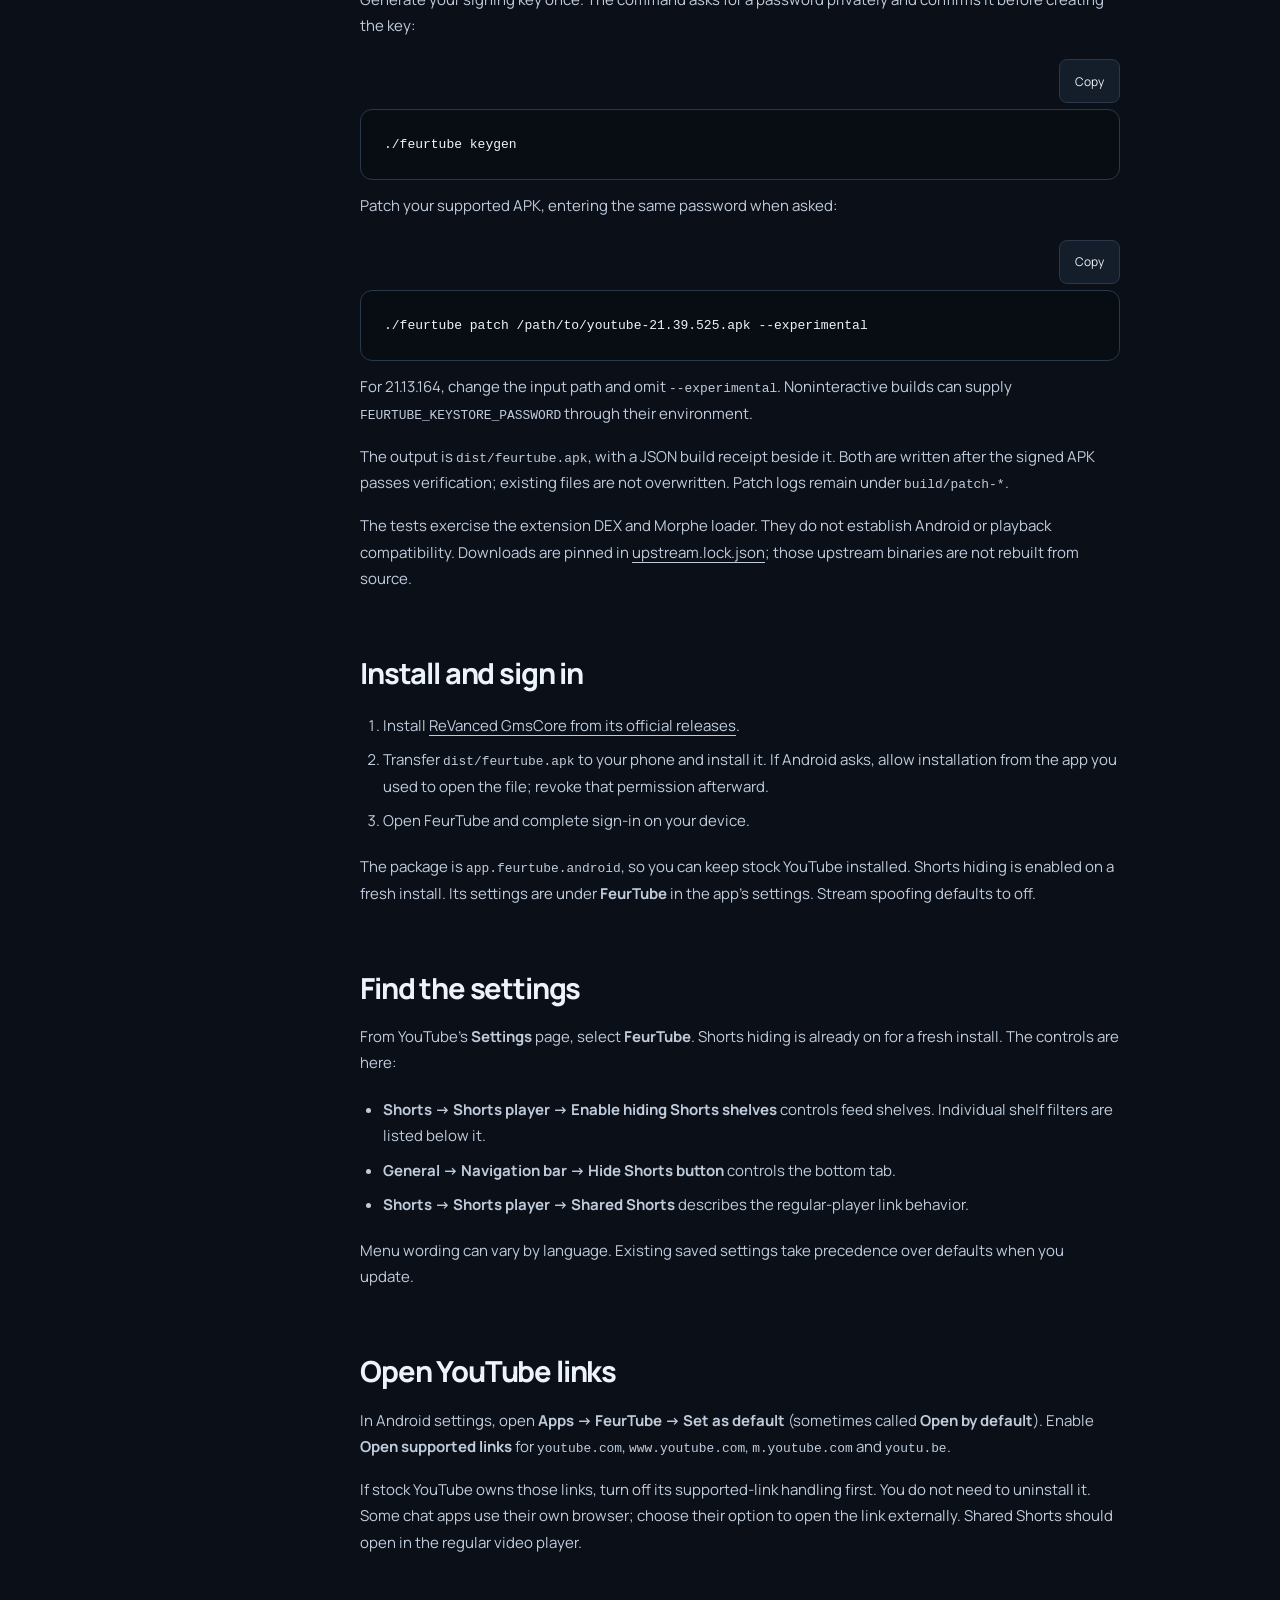
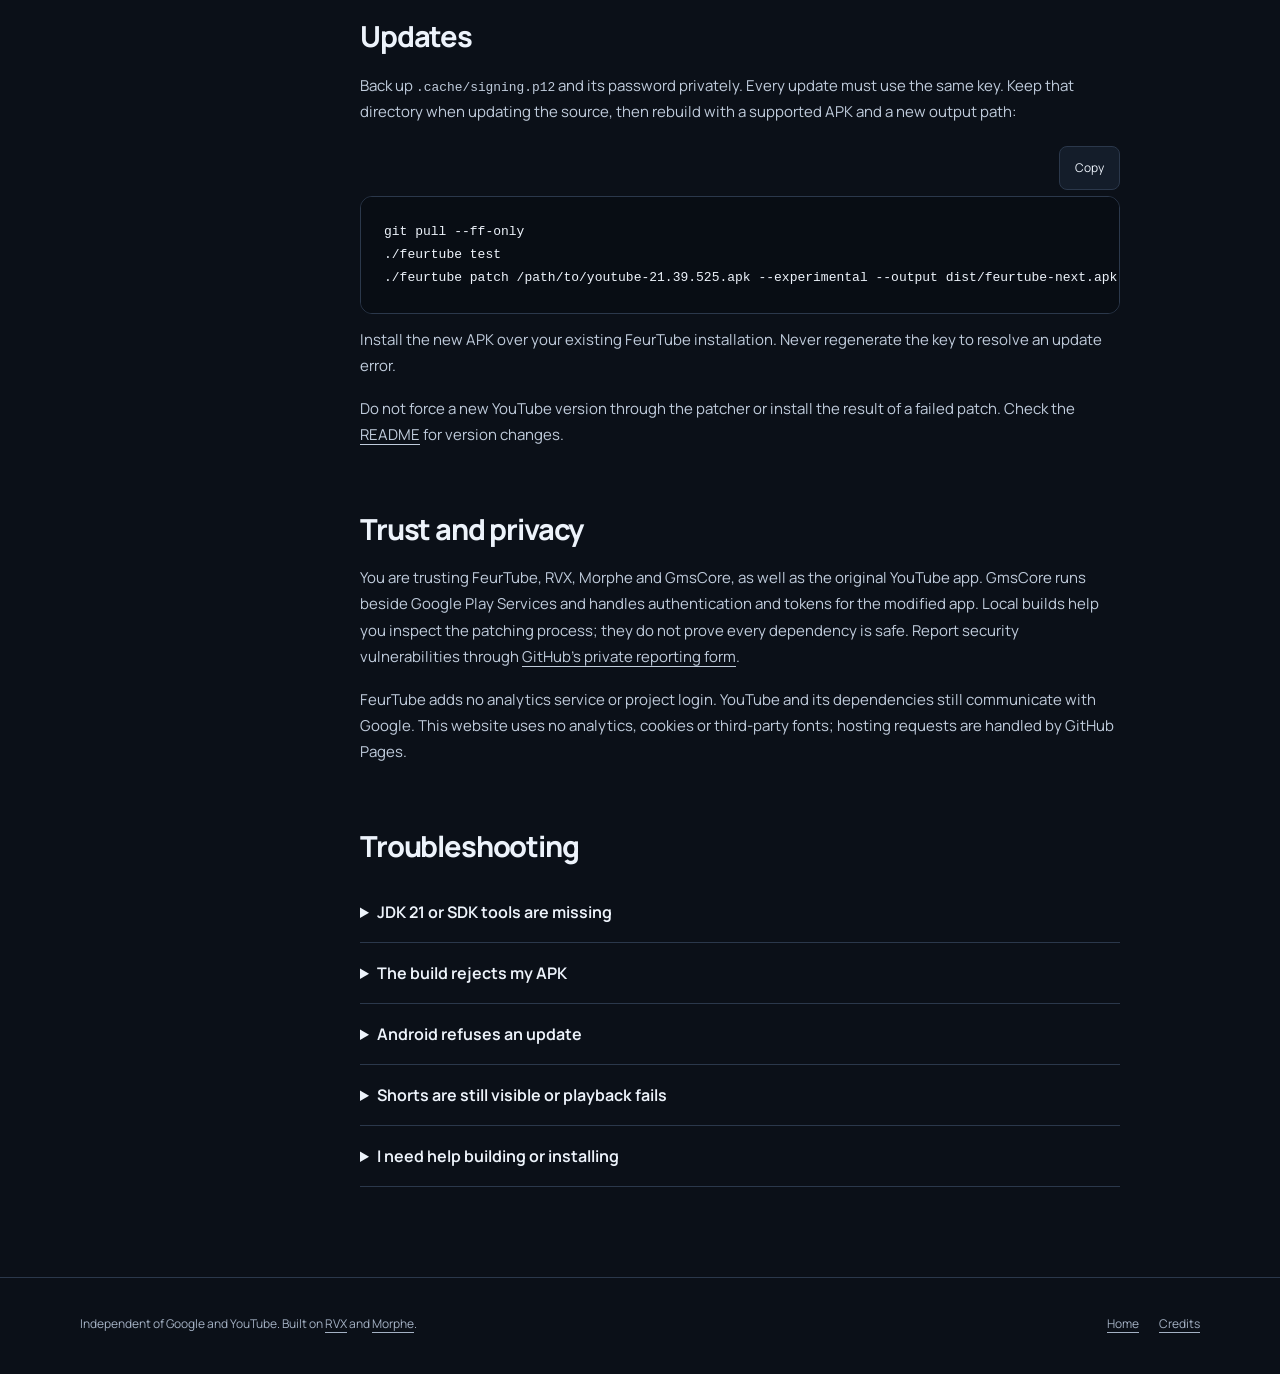
==== commit f24bb865: "Improve FeurTube setup, builds and project support" ====
--- a/site/guide.html
+++ b/site/guide.html
@@ -6,21 +6,30 @@
   <title>Setup guide — FeurTube</title>
   <meta name="description" content="Build FeurTube locally, install GmsCore, and set up YouTube links. Supported APK versions, tested behavior and trust considerations.">
   <link rel="canonical" href="https://sal0-h.github.io/feurtube/guide.html">
+  <meta property="og:title" content="Set up FeurTube">
+  <meta property="og:description" content="Build locally, install alongside YouTube, and set up shared links.">
+  <meta property="og:type" content="website">
+  <meta property="og:url" content="https://sal0-h.github.io/feurtube/guide.html">
+  <meta property="og:image" content="https://sal0-h.github.io/feurtube/assets/social.png">
+  <meta property="og:image:alt" content="FeurTube. YouTube without the Shorts feed.">
+  <meta name="twitter:card" content="summary_large_image">
   <meta name="theme-color" content="#0b1018">
   <link rel="icon" href="assets/icon.svg" type="image/svg+xml">
   <link rel="stylesheet" href="assets/site.css">
+  <script src="assets/guide.js" defer></script>
 </head>
 <body>
   <a class="skip" href="#main">Skip to content</a>
   <header class="site-header"><div class="wrap header-inner">
     <a class="brand" href="./"><img src="assets/icon.svg" width="35" height="35" alt="">FeurTube</a>
-    <nav class="nav" aria-label="Main navigation"><a href="./#faq">FAQ</a><a href="https://github.com/sal0-h/feurtube/releases">Releases</a><a class="source-link" href="https://github.com/sal0-h/feurtube">GitHub</a></nav>
+    <nav class="nav" aria-label="Main navigation"><a href="./#faq">FAQ</a><a href="#help">Get help</a><a class="source-link" href="https://github.com/sal0-h/feurtube">GitHub</a></nav>
   </div></header>
   <main class="wrap guide-layout" id="main">
     <nav class="guide-nav" aria-label="On this page">
       <a href="#compatibility">Compatibility</a>
       <a href="#build">Build from source</a>
       <a href="#install">Install and sign in</a>
+      <a href="#settings">Find the settings</a>
       <a href="#links">Open YouTube links</a>
       <a href="#updates">Updates</a>
       <a href="#trust">Trust and privacy</a>
@@ -37,27 +46,33 @@
         <table class="compatibility">
           <thead><tr><th scope="col">YouTube APK</th><th scope="col">Upstream Android minimum</th><th scope="col">FeurTube status</th></tr></thead>
           <tbody>
-            <tr><td>21.13.164</td><td>Android 9</td><td>Accepted; no device test</td></tr>
-            <tr><td>21.39.525</td><td>Android 12L</td><td>Experimental; tested on Android 16</td></tr>
+            <tr data-youtube-version="21.13.164" data-experimental="false"><td>21.13.164</td><td>Android 9</td><td>Accepted; no device test</td></tr>
+            <tr data-youtube-version="21.39.525" data-experimental="true"><td>21.39.525</td><td>Android 12L</td><td>Experimental; tested on Android 16</td></tr>
           </tbody>
         </table>
-        <p>Testing on a Samsung S23 Ultra confirmed Shorts hiding, shared Shorts in the regular player, Premium background playback, native downloads, offline playback and default link routing. Other devices and full Premium compatibility are untested.</p>
+        <p>Testing with 21.39.525 on a Samsung S23 Ultra confirmed Shorts hiding, shared Shorts in the regular player, Premium background playback, native downloads, offline playback and default link routing. Other devices and full Premium compatibility are untested, including PiP, casting and enhanced bitrate.</p>
         <p>Use a standalone, Google-signed APK. Split APKs and APKM, XAPK or APKS bundles are unsupported. The patcher rejects unsupported versions and signing certificates.</p>
       </section>
 
       <section id="build">
         <h2>Build from source</h2>
-        <p>Requires Linux or macOS, Python 3.11+, JDK 21, and Android SDK build-tools <strong>34.0.0</strong>. Set <code>JAVA_HOME</code> and <code>ANDROID_HOME</code> to those installations.</p>
-        <pre><code>git clone https://github.com/sal0-h/feurtube.git
+        <p>On your computer, install Git, Python 3.11+, <a href="https://adoptium.net/temurin/releases/?version=21">JDK 21</a>, and <a href="https://developer.android.com/studio/intro/update#sdk-manager">Android SDK build-tools</a> <strong>34.0.0</strong>. Linux and macOS are supported. Set <code>JAVA_HOME</code> and <code>ANDROID_HOME</code> to the JDK and SDK directories. Patching can use up to 4 GB of Java heap.</p>
+        <details><summary>Where do I set those paths?</summary><p>Set them in the terminal you use to build. Replace these example paths with your own installations:</p><pre><code>export JAVA_HOME="/path/to/jdk-21"
+export ANDROID_HOME="/path/to/android-sdk"</code></pre><p>In Android Studio, open <strong>Tools → SDK Manager</strong> to find the SDK location. Under <strong>SDK Tools</strong>, enable <strong>Show Package Details</strong> and select build-tools 34.0.0.</p></details>
+        <h3>Check your tools</h3>
+        <pre data-copy-label="Copy tool-check commands"><code>git clone https://github.com/sal0-h/feurtube.git
 cd feurtube
+./feurtube doctor
 ./feurtube bootstrap
 ./feurtube test</code></pre>
-        <p>Choose a strong keystore password. Enter it at the silent prompt, then generate your key and patch your APK:</p>
-        <pre><code>read -r -s FEURTUBE_KEYSTORE_PASSWORD
-export FEURTUBE_KEYSTORE_PASSWORD
-./feurtube keygen
-./feurtube patch /path/to/youtube-21.39.525.apk --experimental</code></pre>
-        <p>For 21.13.164, change the input path and omit <code>--experimental</code>. The output is <code>dist/feurtube.apk</code>, with a JSON build receipt beside it. Patch logs remain under <code>build/patch-*</code>. Existing output files are not overwritten.</p>
+        <p><code>doctor</code> checks Python, JDK 21 and the SDK tools without downloading or changing anything. Fix any reported problem before continuing.</p>
+        <h3>Sign and patch</h3>
+        <p>Generate your signing key once. The command asks for a password privately and confirms it before creating the key:</p>
+        <pre data-copy-label="Copy key-generation command"><code>./feurtube keygen</code></pre>
+        <p>Patch your supported APK, entering the same password when asked:</p>
+        <pre data-copy-label="Copy patch command"><code>./feurtube patch /path/to/youtube-21.39.525.apk --experimental</code></pre>
+        <p>For 21.13.164, change the input path and omit <code>--experimental</code>. Noninteractive builds can supply <code>FEURTUBE_KEYSTORE_PASSWORD</code> through their environment.</p>
+        <p>The output is <code>dist/feurtube.apk</code>, with a JSON build receipt beside it. Both are written after the signed APK passes verification; existing files are not overwritten. Patch logs remain under <code>build/patch-*</code>.</p>
         <p>The tests exercise the extension DEX and Morphe loader. They do not establish Android or playback compatibility. Downloads are pinned in <a href="https://github.com/sal0-h/feurtube/blob/main/upstream.lock.json">upstream.lock.json</a>; those upstream binaries are not rebuilt from source.</p>
       </section>
 
@@ -71,6 +86,18 @@
         <p>The package is <code>app.feurtube.android</code>, so you can keep stock YouTube installed. Shorts hiding is enabled on a fresh install. Its settings are under <strong>FeurTube</strong> in the app’s settings. Stream spoofing defaults to off.</p>
       </section>
 
+      <section id="settings">
+        <h2>Find the settings</h2>
+        <p>From YouTube’s <strong>Settings</strong> page, select <strong>FeurTube</strong>. Shorts hiding is already on for a fresh install. The controls are here:</p>
+        <ul>
+          <li><strong>Shorts → Shorts player → Enable hiding Shorts shelves</strong> controls feed shelves. Individual shelf filters are listed below it.</li>
+          <li><strong>General → Navigation bar → Hide Shorts button</strong> controls the bottom tab.</li>
+          <li><strong>Shorts → Shorts player → Shared Shorts</strong> describes the regular-player link behavior.</li>
+        </ul>
+        <p>Menu wording can vary by language. Existing saved settings take precedence over defaults when you update.</p>
+      </section>
+
+
       <section id="links">
         <h2>Open YouTube links</h2>
         <p>In Android settings, open <strong>Apps → FeurTube → Set as default</strong> (sometimes called <strong>Open by default</strong>). Enable <strong>Open supported links</strong> for <code>youtube.com</code>, <code>www.youtube.com</code>, <code>m.youtube.com</code> and <code>youtu.be</code>.</p>
@@ -79,21 +106,27 @@
 
       <section id="updates">
         <h2>Updates</h2>
-        <p>Back up <code>.cache/signing.p12</code> and its password privately. Every update must use the same key. Keep that directory when updating the source, then rerun the build with a supported APK and a new output path, for example <code>--output dist/feurtube-next.apk</code>.</p>
+        <p>Back up <code>.cache/signing.p12</code> and its password privately. Every update must use the same key. Keep that directory when updating the source, then rebuild with a supported APK and a new output path:</p>
+        <pre data-copy-label="Copy update commands"><code>git pull --ff-only
+./feurtube test
+./feurtube patch /path/to/youtube-21.39.525.apk --experimental --output dist/feurtube-next.apk</code></pre>
+        <p>Install the new APK over your existing FeurTube installation. Never regenerate the key to resolve an update error.</p>
         <p>Do not force a new YouTube version through the patcher or install the result of a failed patch. Check the <a href="https://github.com/sal0-h/feurtube">README</a> for version changes.</p>
       </section>
 
       <section id="trust">
         <h2>Trust and privacy</h2>
-        <p>You are trusting FeurTube, RVX, Morphe and GmsCore, as well as the original YouTube app. GmsCore runs beside Google Play Services and handles authentication and tokens for the modified app. Local builds help you inspect the patching process; they do not prove every dependency is safe.</p>
+        <p>You are trusting FeurTube, RVX, Morphe and GmsCore, as well as the original YouTube app. GmsCore runs beside Google Play Services and handles authentication and tokens for the modified app. Local builds help you inspect the patching process; they do not prove every dependency is safe. Report security vulnerabilities through <a href="https://github.com/sal0-h/feurtube/security/advisories/new">GitHub’s private reporting form</a>.</p>
         <p>FeurTube adds no analytics service or project login. YouTube and its dependencies still communicate with Google. This website uses no analytics, cookies or third-party fonts; hosting requests are handled by GitHub Pages.</p>
       </section>
 
       <section id="help">
         <h2>Troubleshooting</h2>
+        <details><summary>JDK 21 or SDK tools are missing</summary><p>Run <code>./feurtube doctor</code>. Set <code>JAVA_HOME</code> to a full JDK 21, not a JRE. Install SDK build-tools 34.0.0 even if a newer version is already installed, and point <code>ANDROID_HOME</code> at the SDK root.</p></details>
         <details><summary>The build rejects my APK</summary><p>Check its exact version and that it is a standalone APK. Do not edit the compatibility check. A checksum error for a downloaded tool needs investigation before replacing the pinned hash.</p></details>
         <details><summary>Android refuses an update</summary><p>Check that you used the same signing key. A differently signed APK cannot update the existing installation. Do not remove an app or clear its data just to make a test pass.</p></details>
-        <details><summary>Shorts are still visible or playback fails</summary><p>Check the FeurTube settings and report the exact surface, YouTube version and Android version in a <a href="https://github.com/sal0-h/feurtube/issues">GitHub issue</a>. The initial device test does not cover every playback mode or entry point. Do not include account details, tokens, raw phone logs or authentication screenshots.</p></details>
+        <details><summary>Shorts are still visible or playback fails</summary><p>Check the <a href="#settings">FeurTube settings</a> and report the exact surface, YouTube version and Android version using the <a href="https://github.com/sal0-h/feurtube/issues/new?template=app_bug.yml">app bug form</a>. The initial device test does not cover every playback mode or entry point.</p></details>
+        <details><summary>I need help building or installing</summary><p>Use the <a href="https://github.com/sal0-h/feurtube/issues/new?template=build.yml">build and installation form</a>. Include the command that failed, your computer’s OS and the error message. Keep APKs, signing keys, account details, tokens, raw phone logs and authentication screenshots private.</p></details>
       </section>
     </article>
   </main>
--- a/site/assets/site.css
+++ b/site/assets/site.css
@@ -525,6 +525,38 @@
   font-size:29px;
 }
 
+.guide-body h3 {
+  margin-top:28px;
+}
+
+.code-controls {
+  display:flex;
+  align-items:center;
+  justify-content:flex-end;
+  gap:14px;
+  margin-top:20px;
+  color:var(--muted);
+  font-size:12px;
+}
+
+.code-controls button {
+  min-height:44px;
+  padding:6px 15px;
+  border:1px solid var(--line);
+  border-radius:8px;
+  background:var(--surface);
+  color:var(--ink);
+  cursor:pointer;
+}
+
+.code-controls button:hover {
+  border-color:var(--accent);
+}
+
+pre.with-copy {
+  margin-top:6px;
+}
+
 .guide-body p,.guide-body li {
   font-size:15px;
   color:#c0ccdc;
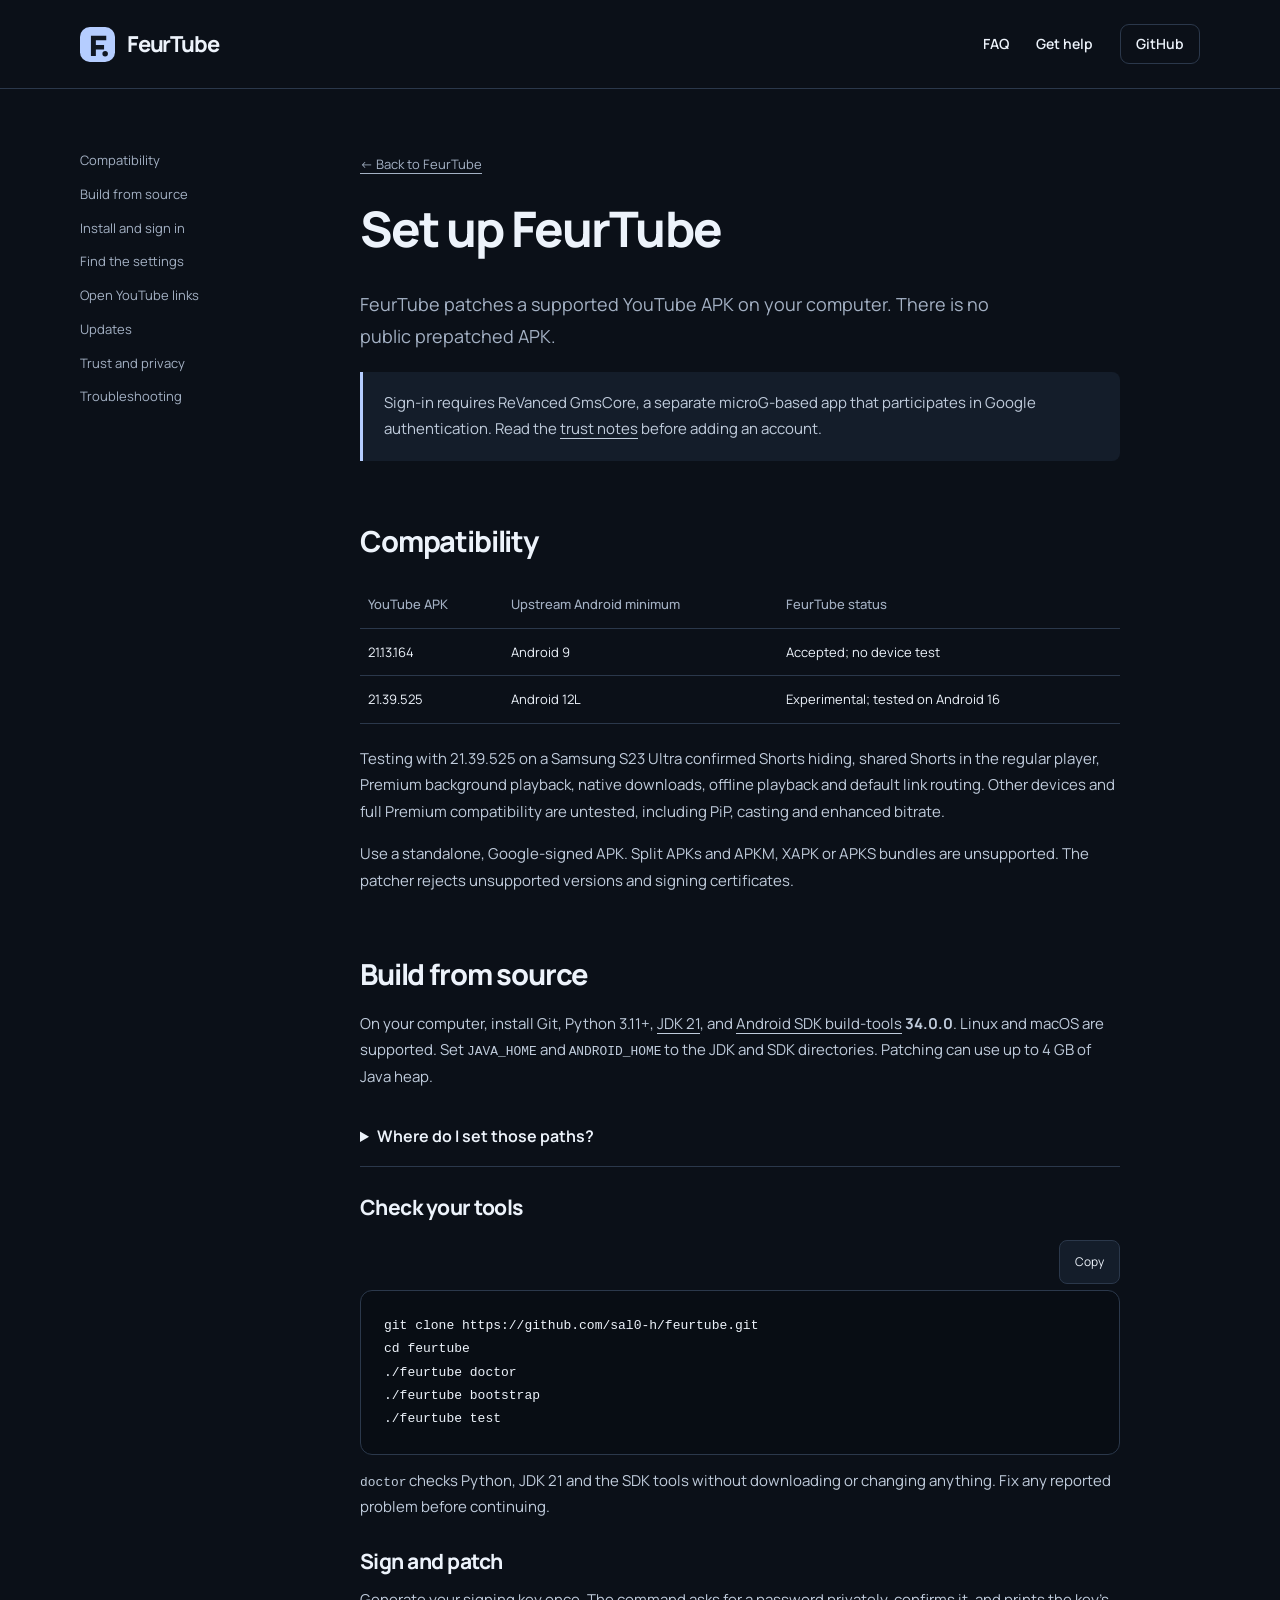
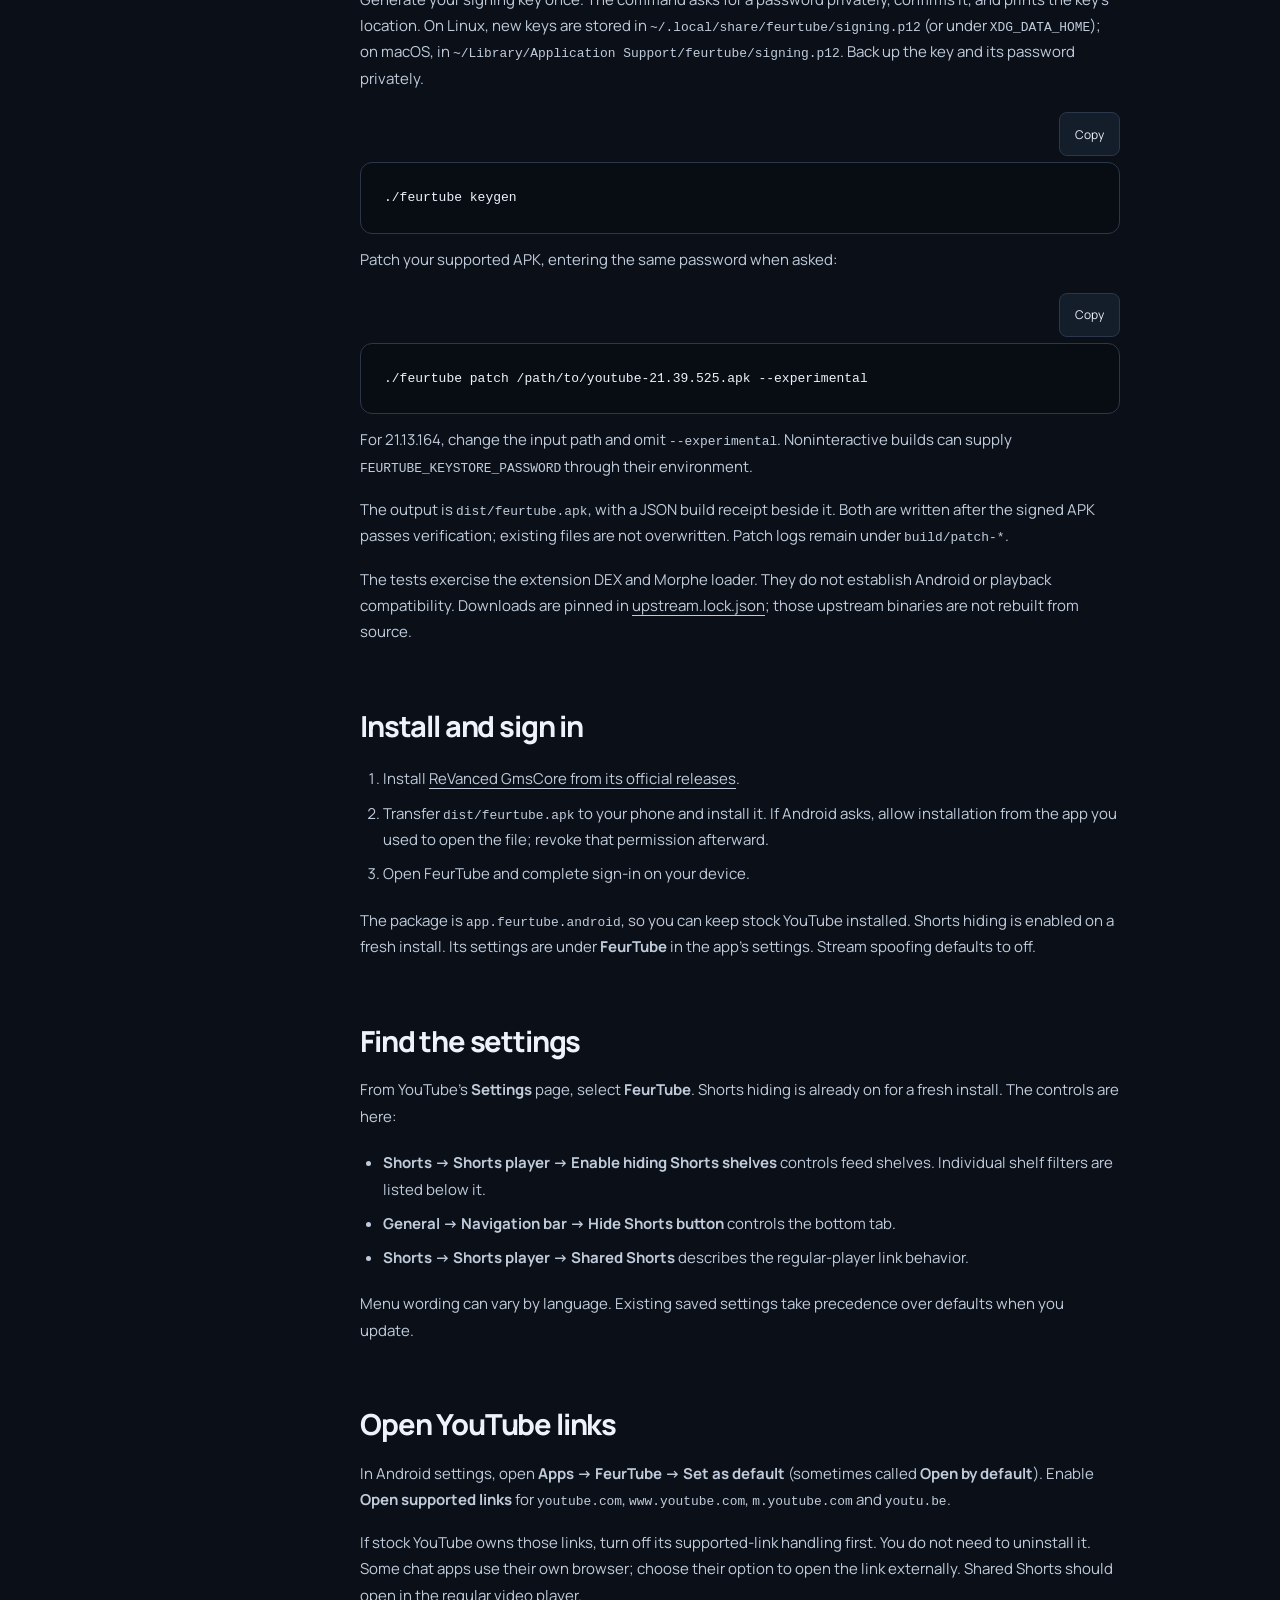
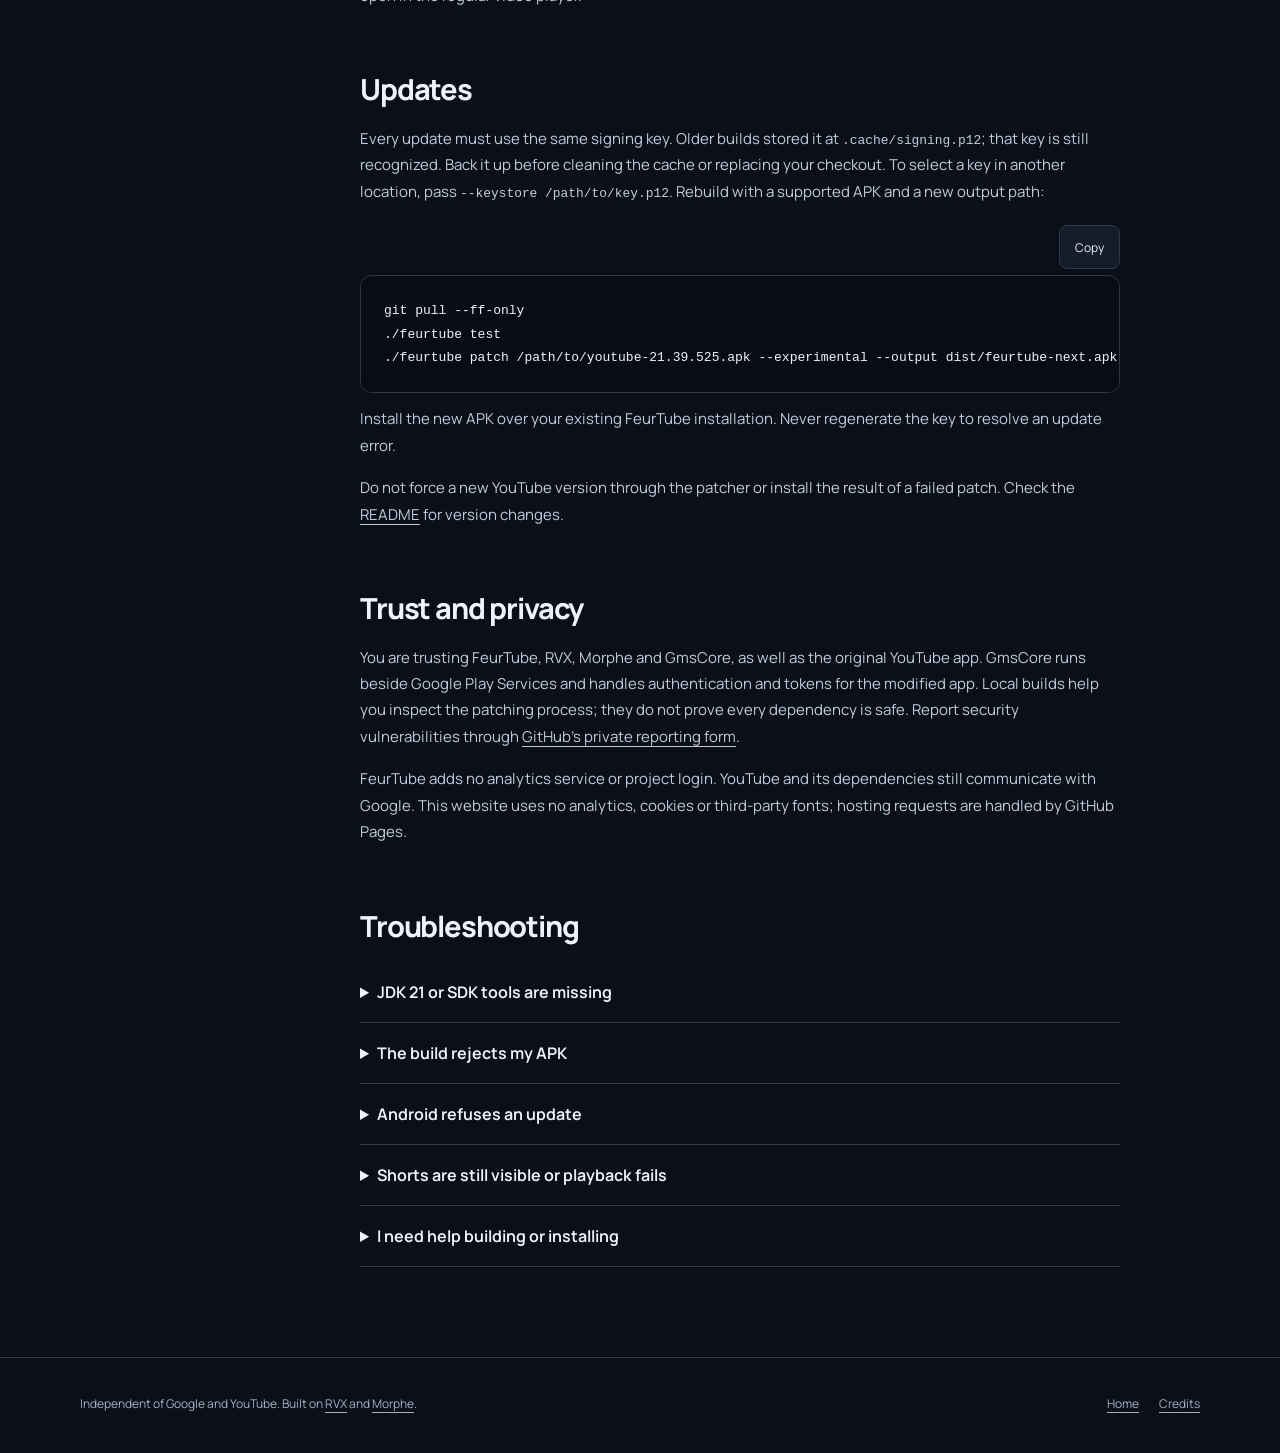
==== commit e84f1ad9: "Track upstream releases and keep signing keys outside cache" ====
--- a/site/guide.html
+++ b/site/guide.html
@@ -67,7 +67,7 @@
 ./feurtube test</code></pre>
         <p><code>doctor</code> checks Python, JDK 21 and the SDK tools without downloading or changing anything. Fix any reported problem before continuing.</p>
         <h3>Sign and patch</h3>
-        <p>Generate your signing key once. The command asks for a password privately and confirms it before creating the key:</p>
+        <p>Generate your signing key once. The command asks for a password privately, confirms it, and prints the key’s location. On Linux, new keys are stored in <code>~/.local/share/feurtube/signing.p12</code> (or under <code>XDG_DATA_HOME</code>); on macOS, in <code>~/Library/Application Support/feurtube/signing.p12</code>. Back up the key and its password privately.</p>
         <pre data-copy-label="Copy key-generation command"><code>./feurtube keygen</code></pre>
         <p>Patch your supported APK, entering the same password when asked:</p>
         <pre data-copy-label="Copy patch command"><code>./feurtube patch /path/to/youtube-21.39.525.apk --experimental</code></pre>
@@ -106,7 +106,7 @@
 
       <section id="updates">
         <h2>Updates</h2>
-        <p>Back up <code>.cache/signing.p12</code> and its password privately. Every update must use the same key. Keep that directory when updating the source, then rebuild with a supported APK and a new output path:</p>
+        <p>Every update must use the same signing key. Older builds stored it at <code>.cache/signing.p12</code>; that key is still recognized. Back it up before cleaning the cache or replacing your checkout. To select a key in another location, pass <code>--keystore /path/to/key.p12</code>. Rebuild with a supported APK and a new output path:</p>
         <pre data-copy-label="Copy update commands"><code>git pull --ff-only
 ./feurtube test
 ./feurtube patch /path/to/youtube-21.39.525.apk --experimental --output dist/feurtube-next.apk</code></pre>
